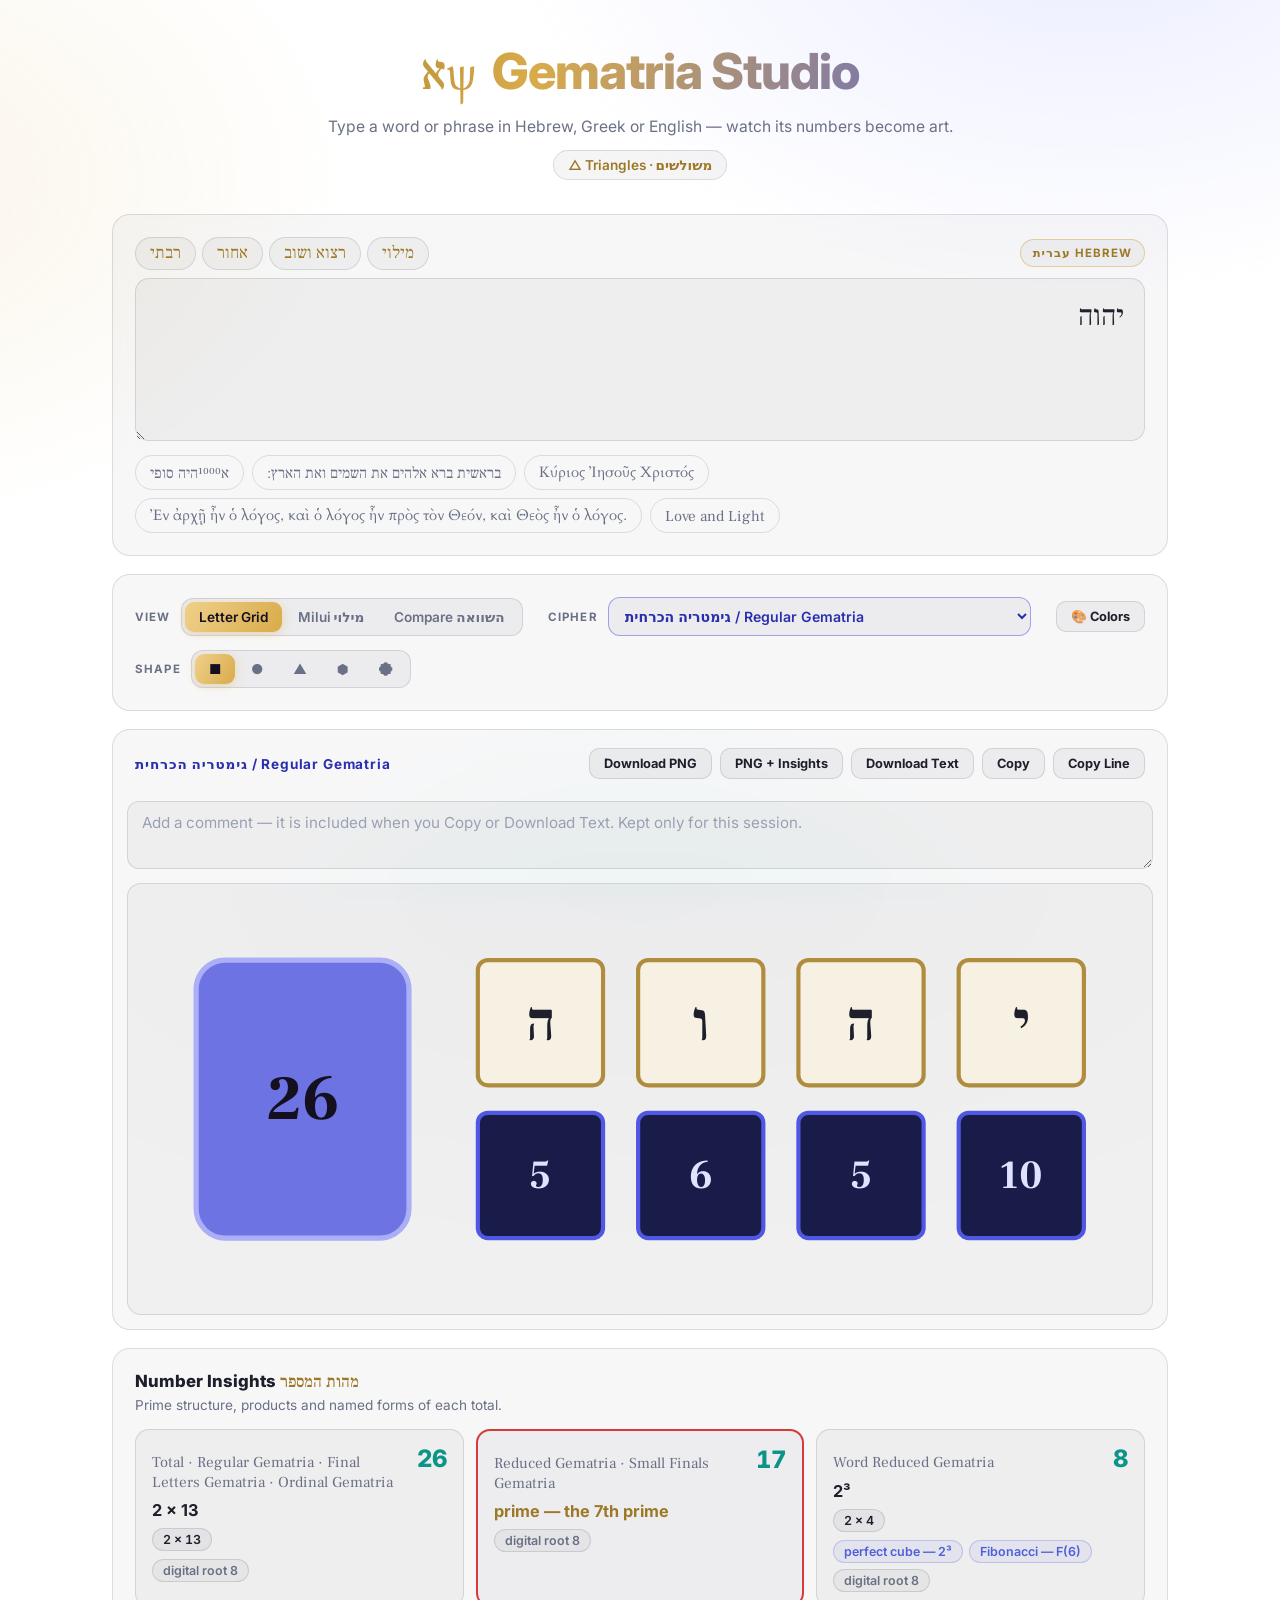
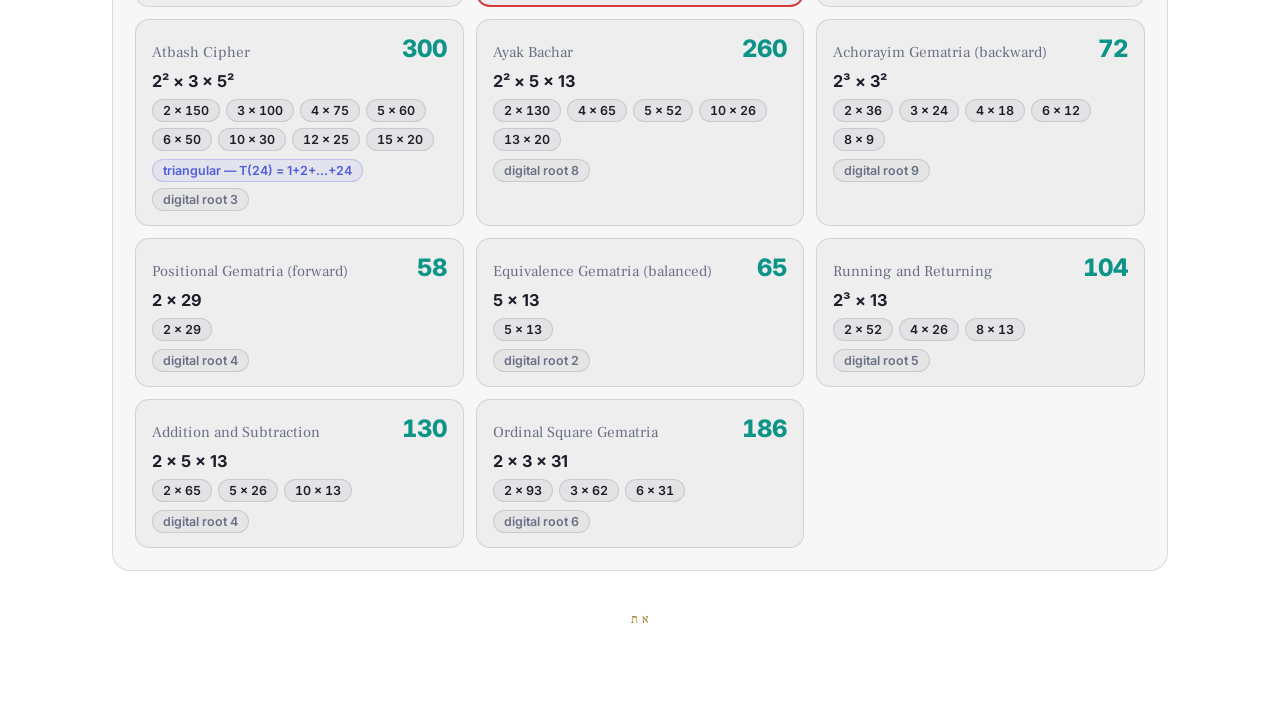
==== index.html @ cbe22a22 "gematria studio Co-Authored-By: Claude Opus 5.5 <noreply@anthropic.com>" ====
<!DOCTYPE html>
<html lang="en">
<head>
  <meta charset="UTF-8" />
  <meta name="viewport" content="width=device-width, initial-scale=1.0" />
  <meta name="robots" content="noindex, nofollow" />
  <title>Gematria Studio — interactive letter · number art</title>
  <link rel="stylesheet" href="styles.css" />
</head>
<body>
  <div class="aurora"></div>

  <div class="wrap">
    <header>
      <h1 class="brand"><span class="glyphs">אψ</span>Gematria Studio</h1>
      <p class="tagline">Type a word or phrase in Hebrew, Greek or English — watch its numbers become art.</p>
      <nav class="site-nav"><a href="triangles.html">△ Triangles · משולשים</a></nav>
    </header>

    <!-- input -->
    <section class="card">
      <div class="input-row">
        <div class="phrase-box">
          <div class="phrase-head">
            <div class="phrase-keys">
              <button class="insert-rabati" type="button"
                      title="Insert rabati mark — the letter before it counts ×1000 (א¹⁰⁰⁰ = 1000, ב¹⁰⁰⁰ = 2000)">רבתי</button>
              <button class="insert-achor" type="button"
                      title="Write the selected word as its prefixes — mispar haachor (יהוה → י יה יהו יהוה); click again to collapse it back">אחור</button>
              <button class="insert-ratzo" type="button"
                      title="Write the selected word out and back — ratzo vashov (יהוה → י יה יהו יהוה הוה וה ה), the full word once at the turn; click again to collapse it back">רצוא ושוב</button>
              <button class="insert-milui" type="button"
                      title="Write the selected word as its letter names under the chosen milui scheme (הודו → הא ויו דלת ויו); click again to fold it back">מילוי</button>
            </div>
            <span id="script-badge" class="script-badge">—</span>
          </div>
          <textarea id="phrase" rows="3" autocomplete="off" spellcheck="false" dir="auto"
                    placeholder="e.g. יהוה · Ἰησοῦς Χριστός · hello world"></textarea>
        </div>
        <div class="phrase-box" id="phrase-b-box" hidden>
          <div class="phrase-head">
            <div class="phrase-keys">
              <button class="insert-rabati" type="button"
                      title="Insert rabati mark — the letter before it counts ×1000 (א¹⁰⁰⁰ = 1000, ב¹⁰⁰⁰ = 2000)">רבתי</button>
              <button class="insert-achor" type="button"
                      title="Write the selected word as its prefixes — mispar haachor (יהוה → י יה יהו יהוה); click again to collapse it back">אחור</button>
              <button class="insert-ratzo" type="button"
                      title="Write the selected word out and back — ratzo vashov (יהוה → י יה יהו יהוה הוה וה ה), the full word once at the turn; click again to collapse it back">רצוא ושוב</button>
              <button class="insert-milui" type="button"
                      title="Write the selected word as its letter names under the chosen milui scheme (הודו → הא ויו דלת ויו); click again to fold it back">מילוי</button>
            </div>
            <span id="script-badge-b" class="script-badge">—</span>
          </div>
          <textarea id="phrase-b" rows="3" autocomplete="off" spellcheck="false" dir="auto"
                    placeholder="Compare with a second phrase…"></textarea>
        </div>
      </div>
      <div class="chips" id="chips">
        <button class="chip" data-text="א¹⁰⁰⁰היה סופי">א¹⁰⁰⁰היה סופי</button>
        <button class="chip" data-text="בראשית ברא אלהים את השמים ואת הארץ׃">בראשית ברא אלהים את השמים ואת הארץ׃</button>        
        <button class="chip" data-text="Κύριος Ἰησοῦς Χριστός">Κύριος Ἰησοῦς Χριστός</button>
        <button class="chip" data-text="Ἐν ἀρχῇ ἦν ὁ λόγος, καὶ ὁ λόγος ἦν πρὸς τὸν Θεόν, καὶ Θεὸς ἦν ὁ λόγος.">Ἐν ἀρχῇ ἦν ὁ λόγος, καὶ ὁ λόγος ἦν πρὸς τὸν Θεόν, καὶ Θεὸς ἦν ὁ λόγος.</button>
        <button class="chip" data-text="Love and Light">Love and Light</button>
      </div>
    </section>

    <!-- controls -->
    <section class="card">
      <div class="controls">
        <div class="control-group">
          <span class="control-label">View</span>
          <div class="seg" id="view-seg">
            <button data-view="values" class="active">Letter Grid</button>
            <button data-view="milui" id="milui-tab" disabled title="Hebrew only">Milui מילוי</button>
            <button data-view="compare">Compare השוואה</button>
          </div>
        </div>
        <div class="control-group" id="cipher-group">
          <span class="control-label">Cipher</span>
          <select id="cipher-select"></select>
        </div>
        <div class="control-group" id="depth-group" style="display:none">
          <span class="control-label">Depth</span>
          <div class="seg" id="depth-seg">
            <button data-depth="1" class="active">מילוי Milui</button>
            <button data-depth="2">מילוי דמילוי Milui²</button>
          </div>
        </div>
        <div class="control-group">
          <button class="btn" id="cipher-colors-btn"
                  title="Customize the color of each cipher">🎨 Colors</button>
        </div>
        <div class="control-group" id="shape-group">
          <span class="control-label">Shape</span>
          <div class="seg" id="shape-seg">
            <button data-shape="square" class="active">■</button>
            <button data-shape="circle">●</button>
            <button data-shape="triangle">▲</button>
            <button data-shape="hexagon">⬢</button>
            <button data-shape="octagon">⯄</button>
          </div>
        </div>
      </div>
      <div class="schemes" id="schemes"></div>
    </section>

    <!-- cipher color config -->
    <section class="card config-card" id="colors-card" hidden>
      <div class="config-head">
        <h2>Cipher Colors <span class="heb">צבעי הצפנים</span></h2>
        <p>Pick a color for each cipher — the artwork, totals and labels derive
           their shades from it as you choose. Saved on this device.</p>
      </div>
      <div class="colors-grid" id="colors-grid"></div>
      <div class="config-actions">
        <button class="btn" id="colors-reset">Reset all to defaults</button>
        <span class="cfg-msg" id="colors-msg"></span>
      </div>
    </section>

    <!-- custom milui config -->
    <section class="card config-card" id="config-card" hidden>
      <div class="config-head">
        <h2>Custom Milui <span class="heb">מילוי אישי</span></h2>
        <p>Spell out each letter's name in Hebrew. Values update as you type;
           each spelling must start with its own letter. Saved on this device.</p>
      </div>
      <div class="milui-grid" id="milui-grid"></div>
      <div class="config-actions">
        <button class="btn btn-primary" id="cfg-save">Save &amp; apply</button>
        <button class="btn" id="cfg-reset">Reset to my defaults</button>
        <span class="cfg-msg" id="cfg-msg"></span>
      </div>
    </section>

    <!-- stage -->
    <section class="card stage-card">
      <div class="stage-toolbar">
        <span id="art-title"></span>
        <span id="art-source" class="art-source" hidden></span>
        <div class="toolbar-actions">
          <button class="btn" id="dl-png">Download PNG</button>
          <button class="btn" id="dl-png-all">PNG + Insights</button>
          <button class="btn" id="dl-txt">Download Text</button>
          <button class="btn" id="copy-txt">Copy</button>
          <button class="btn" id="copy-line">Copy Line</button>
        </div>
      </div>
      <div class="comment-box">
        <textarea id="comment" rows="2" dir="auto" autocomplete="off" spellcheck="false"
                  placeholder="Add a comment — it is included when you Copy or Download Text. Kept only for this session."></textarea>
      </div>
      <div class="stage" id="stage">
        <div class="empty-state" id="empty-state">
          <div class="big-glyphs">א · ω · A</div>
          <p style="margin-top:14px">Every letter carries a number.<br/>Start typing to reveal the pattern.</p>
        </div>
      </div>
    </section>

    <!-- atbash mapping -->
    <section class="card facts-card" id="atbash-card" hidden>
      <div class="facts-head">
        <h2>Atbash Mapping <span class="heb">אתב״ש</span></h2>
        <p>Each letter is swapped with its mirror in the alphabet (א↔ת, ב↔ש …) and takes the mirror's value.</p>
      </div>
      <div class="atbash" id="atbash"></div>
    </section>

    <!-- Abulafia's triad: שווי · מגרעת · תוספת -->
    <section class="card facts-card" id="shemet-card" hidden>
      <div class="facts-head">
        <h2>Abulafia's Triad <span class="heb">שווי · מגרעת · תוספת</span></h2>
        <p>In אוצר עדן הגנוז Abulafia writes that letters and numbers work
          <span class="heb">על דרך שווי ומגרעת ותוספת</span> — balanced like 1 · 2 · 3,
          with 2 as the equalizing middle. Subtraction weighs each letter by its
          position (forward), addition by its distance from the end (backward),
          and equivalence is their mean: subtraction + addition = 2 × equivalence, the
          ladder of תוספת ומגרעת.</p>
      </div>
      <div class="shemet" id="shemet"></div>
    </section>

    <!-- number insights -->
    <section class="card facts-card" id="facts-card" hidden>
      <div class="facts-head">
        <h2>Number Insights <span class="heb">מהות המספר</span></h2>
        <p>Prime structure, products and named forms of each total.</p>
      </div>
      <div class="facts" id="facts"></div>
    </section>

    <footer>
      <span class="g">א</span>
      <span class="g">ת</span>
    </footer>
  </div>

  <div id="tooltip"></div>

  <!-- domain modules, in dependency order; gematria.js assembles the facade -->
  <script src="src/core.js"></script>
  <script src="src/alphabet-hebrew.js"></script>
  <script src="src/alphabet-greek.js"></script>
  <script src="src/alphabet-english.js"></script>
  <script src="src/ciphers.js"></script>
  <script src="src/insights.js"></script>
  <script src="src/milui-options.js"></script>
  <script src="src/milui-schemes.js"></script>
  <script src="src/milui-calc.js"></script>
  <script src="gematria.js"></script>
  <script src="app.js"></script>
</body>
</html>
---- styles.css ----
/* ==========================================================================
   Gematria Studio — styles
   ========================================================================== */
@import url('https://fonts.googleapis.com/css2?family=Inter:wght@400;500;600;700;800&family=Frank+Ruhl+Libre:wght@400;500;700&family=Cardo:ital,wght@0,400;0,700;1,400&display=swap');

:root {
  --bg: #ffffff;
  --panel: rgba(20, 16, 42, 0.03);
  --panel-strong: rgba(20, 16, 42, 0.06);
  --line: rgba(20, 16, 42, 0.12);
  --text: #1d1f2b;
  --muted: #6a7086;
  --gold: #d9ab4a;
  --gold-soft: #efd08a;
  --gold-deep: #9c7827;
  --teal: #0d9488;
  --indigo: #4f5ed9;
  --prime: #d63b3b;
  --serif: 'Frank Ruhl Libre', 'Cardo', 'Times New Roman', serif;
  --sans: 'Inter', system-ui, -apple-system, 'Segoe UI', sans-serif;
  --radius: 18px;
}

* { box-sizing: border-box; margin: 0; padding: 0; }

html { color-scheme: light; }

body {
  font-family: var(--sans);
  background: var(--bg);
  color: var(--text);
  min-height: 100vh;
  overflow-x: hidden;
}

/* ambient background glow */
.aurora {
  position: fixed;
  inset: 0;
  z-index: -1;
  background:
    radial-gradient(60rem 40rem at 85% -10%, rgba(109, 124, 255, 0.14), transparent 60%),
    radial-gradient(50rem 36rem at -10% 20%, rgba(217, 171, 74, 0.12), transparent 60%),
    radial-gradient(46rem 40rem at 50% 120%, rgba(45, 212, 191, 0.08), transparent 60%);
  animation: drift 26s ease-in-out infinite alternate;
}
@keyframes drift {
  from { transform: translate3d(0, 0, 0) scale(1); }
  to   { transform: translate3d(-2%, 2%, 0) scale(1.06); }
}

.wrap {
  max-width: 1100px;
  margin: 0 auto;
  padding: 40px 22px 80px;
}

/* ---- header -------------------------------------------------------------- */
header { text-align: center; margin-bottom: 34px; }

.brand {
  font-size: clamp(2rem, 5vw, 3.1rem);
  font-weight: 800;
  letter-spacing: -0.02em;
  background: linear-gradient(100deg, var(--gold-deep) 10%, var(--gold) 40%, var(--indigo) 90%);
  -webkit-background-clip: text;
  background-clip: text;
  color: transparent;
}
.brand .glyphs {
  font-family: var(--serif);
  font-weight: 500;
  margin-right: 0.35em;
}
.tagline { color: var(--muted); margin-top: 10px; font-size: 0.98rem; }
.brand-link { color: inherit; text-decoration: none; }

/* ---- site navigation between the studio and its pages ------------------- */
.site-nav { display: flex; justify-content: center; flex-wrap: wrap; gap: 8px; margin-top: 14px; }
.site-nav a, .site-nav-here {
  font-size: 0.85rem;
  font-weight: 600;
  color: var(--gold-deep);
  text-decoration: none;
  background: rgba(20, 16, 42, 0.04);
  border: 1px solid var(--line);
  border-radius: 999px;
  padding: 6px 14px;
  transition: all 0.2s;
}
.site-nav a:hover { border-color: rgba(217, 171, 74, 0.5); transform: translateY(-1px); }
.site-nav-here { color: var(--muted); }
.tri-controls { margin-top: 16px; }
.tri-hint { color: var(--muted); font-size: 0.85rem; flex: 1 1 auto; min-width: 0; }
/* value pills carry long cipher names: let the name wrap so two fit a phone row */
#values .scheme-pill { flex: 1 1 140px; max-width: 100%; }
#values .s-name { white-space: normal; text-align: center; line-height: 1.2; }
.tri-values-head { margin-top: 18px; }
.seg button .heb { font-family: var(--serif); font-weight: 500; opacity: 0.8; margin-left: 4px; }

/* ---- cards --------------------------------------------------------------- */
.card {
  background: var(--panel);
  border: 1px solid var(--line);
  border-radius: var(--radius);
  backdrop-filter: blur(14px);
  -webkit-backdrop-filter: blur(14px);
  padding: 22px;
  margin-bottom: 18px;
}

/* ---- input --------------------------------------------------------------- */
.input-row { display: flex; gap: 12px; align-items: stretch; flex-wrap: wrap; }

.phrase-box { flex: 1 1 280px; }

/* badge + insert key row above the textarea */
.phrase-head {
  display: flex;
  align-items: center;
  justify-content: space-between;
  gap: 8px;
  margin-bottom: 8px;
}

.phrase-box textarea {
  display: block;
  width: 100%;
  min-height: 130px;
  resize: vertical;
  line-height: 1.5;
  font-family: var(--serif);
  font-size: clamp(1.3rem, 3vw, 1.8rem);
  padding: 16px 20px;
  color: var(--text);
  background: rgba(20, 16, 42, 0.04);
  border: 1px solid var(--line);
  border-radius: 14px;
  outline: none;
  transition: border-color 0.25s, box-shadow 0.25s;
}
.phrase-box textarea:focus {
  border-color: rgba(217, 171, 74, 0.55);
  box-shadow: 0 0 0 4px rgba(217, 171, 74, 0.12);
}
.phrase-box textarea::placeholder { color: #9aa0b4; font-family: var(--sans); font-size: 1.05rem; }

/* session-only comment box in the stage card */
.comment-box { margin-bottom: 14px; }
.comment-box textarea {
  display: block;
  width: 100%;
  min-height: 52px;
  resize: vertical;
  line-height: 1.5;
  font-family: var(--sans);
  font-size: 0.95rem;
  padding: 10px 14px;
  color: var(--text);
  background: rgba(20, 16, 42, 0.04);
  border: 1px solid var(--line);
  border-radius: 12px;
  outline: none;
  transition: border-color 0.25s, box-shadow 0.25s;
}
.comment-box textarea:focus {
  border-color: rgba(217, 171, 74, 0.55);
  box-shadow: 0 0 0 4px rgba(217, 171, 74, 0.12);
}
.comment-box textarea::placeholder { color: #9aa0b4; }

.script-badge {
  font-size: 0.72rem;
  font-weight: 700;
  letter-spacing: 0.09em;
  text-transform: uppercase;
  padding: 6px 12px;
  border-radius: 999px;
  border: 1px solid var(--line);
  color: var(--muted);
  background: rgba(20, 16, 42, 0.04);
  transition: all 0.3s;
  pointer-events: none;
}
.script-badge.he { color: var(--gold-deep); border-color: rgba(217, 171, 74, 0.5); }
.script-badge.el { color: var(--indigo); border-color: rgba(79, 94, 217, 0.5); }
.script-badge.en { color: var(--teal); border-color: rgba(13, 148, 136, 0.5); }

/* rabati (×1000) and word-run keys (achor, ratzo vashov, milui), in the
   row above the textarea; the keys wrap under the badge on a phone rather
   than squeezing a label onto two lines */
.phrase-keys { display: flex; flex-wrap: wrap; align-items: center; gap: 6px; }
.insert-rabati,
.insert-achor,
.insert-ratzo,
.insert-milui {
  white-space: nowrap;
  font-family: var(--serif);
  font-size: 1.05rem;
  line-height: 1;
  color: var(--gold-deep);
  background: rgba(20, 16, 42, 0.04);
  border: 1px solid var(--line);
  border-radius: 999px;
  padding: 7px 14px;
  cursor: pointer;
  transition: all 0.2s;
}
.insert-rabati:hover,
.insert-achor:hover,
.insert-ratzo:hover,
.insert-milui:hover {
  border-color: rgba(217, 171, 74, 0.5);
  box-shadow: 0 0 0 4px rgba(217, 171, 74, 0.12);
  transform: translateY(-1px);
}

.chips { display: flex; flex-wrap: wrap; gap: 8px; margin-top: 14px; }
.chip {
  font-family: var(--serif);
  font-size: 0.95rem;
  color: var(--muted);
  background: transparent;
  border: 1px solid var(--line);
  border-radius: 999px;
  padding: 6px 14px;
  cursor: pointer;
  transition: all 0.2s;
}
.chip:hover { color: var(--gold-deep); border-color: rgba(217, 171, 74, 0.5); transform: translateY(-1px); }

/* ---- controls ------------------------------------------------------------ */
.controls {
  display: flex;
  flex-wrap: wrap;
  gap: 14px;
  align-items: center;
  justify-content: space-between;
}
.control-group { display: flex; align-items: center; gap: 10px; flex-wrap: wrap; min-width: 0; }
.control-label {
  font-size: 0.72rem;
  font-weight: 700;
  letter-spacing: 0.1em;
  text-transform: uppercase;
  color: var(--muted);
}

.seg {
  display: inline-flex;
  background: rgba(20, 16, 42, 0.05);
  border: 1px solid var(--line);
  border-radius: 12px;
  padding: 3px;
  gap: 2px;
  max-width: 100%;
}
.seg button {
  font-family: var(--sans);
  font-size: 0.85rem;
  font-weight: 600;
  color: var(--muted);
  background: transparent;
  border: 0;
  border-radius: 9px;
  padding: 7px 14px;
  cursor: pointer;
  transition: all 0.2s;
  white-space: nowrap;
}
.seg button:hover:not(:disabled) { color: var(--text); }
.seg button.active {
  color: #14101f;
  background: linear-gradient(120deg, var(--gold-soft), var(--gold));
  box-shadow: 0 2px 10px rgba(217, 171, 74, 0.35);
}
.seg button:disabled { opacity: 0.35; cursor: not-allowed; }

select {
  font-family: var(--sans);
  font-size: 0.88rem;
  font-weight: 600;
  color: var(--text);
  background: rgba(20, 16, 42, 0.05);
  border: 1px solid var(--line);
  border-radius: 12px;
  padding: 9px 12px;
  cursor: pointer;
  outline: none;
  max-width: 100%;
  min-width: 0;
}
select:focus { border-color: rgba(217, 171, 74, 0.55); }

/* milui scheme pills */
.schemes { display: none; flex-wrap: wrap; gap: 8px; margin-top: 16px; }
.schemes.visible { display: flex; }
.scheme-pill {
  display: flex;
  flex-direction: column;
  align-items: center;
  gap: 2px;
  min-width: 86px;
  padding: 8px 14px;
  background: rgba(20, 16, 42, 0.04);
  border: 1px solid var(--line);
  border-radius: 12px;
  cursor: pointer;
  transition: all 0.2s;
  color: var(--text);
  font-family: var(--sans);
}
.scheme-pill:hover { border-color: rgba(217, 171, 74, 0.45); transform: translateY(-1px); }
.scheme-pill.active {
  border-color: var(--gold);
  background: rgba(217, 171, 74, 0.12);
  box-shadow: 0 0 0 3px rgba(217, 171, 74, 0.1);
}
/* a prime total gets the same red border as the milui boxes and insight cards */
.scheme-pill.prime { border-color: var(--prime); box-shadow: inset 0 0 0 1px var(--prime); }
.scheme-pill.active.prime {
  box-shadow: inset 0 0 0 1px var(--prime), 0 0 0 3px rgba(217, 171, 74, 0.1);
}
.scheme-pill .s-name { font-size: 0.8rem; font-weight: 700; }
.scheme-pill .s-heb { font-family: var(--serif); font-size: 0.85rem; color: var(--gold-deep); }
.scheme-pill .s-total { font-size: 0.95rem; font-weight: 800; color: var(--teal); font-variant-numeric: tabular-nums; }

.edit-pill { justify-content: center; }
.edit-pill .s-name { color: var(--muted); }
.edit-pill:hover .s-name { color: var(--gold-deep); }

/* ---- cipher color config panel --------------------------------------------- */
.colors-grid {
  display: grid;
  grid-template-columns: repeat(auto-fill, minmax(280px, 1fr));
  gap: 10px;
  margin-top: 16px;
}
.colors-script {
  grid-column: 1 / -1;
  font-size: 0.72rem;
  font-weight: 700;
  letter-spacing: 0.1em;
  text-transform: uppercase;
  color: var(--muted);
  margin-top: 8px;
}
.colors-script:first-child { margin-top: 0; }
.color-row {
  display: flex;
  align-items: center;
  gap: 10px;
  padding: 8px 12px;
  background: rgba(20, 16, 42, 0.04);
  border: 1px solid var(--line);
  border-radius: 12px;
}
.color-row input[type='color'] {
  flex: 0 0 34px;
  width: 34px;
  height: 26px;
  padding: 0;
  border: 1px solid var(--line);
  border-radius: 8px;
  background: none;
  cursor: pointer;
}
.color-row input[type='color']::-webkit-color-swatch-wrapper { padding: 2px; }
.color-row input[type='color']::-webkit-color-swatch { border: none; border-radius: 5px; }
.color-row .c-label {
  flex: 1;
  min-width: 0;
  font-size: 0.8rem;
  font-weight: 600;
  overflow-wrap: anywhere;
}
.color-row .c-reset {
  font-size: 0.95rem;
  line-height: 1;
  color: var(--muted);
  background: transparent;
  border: 1px solid var(--line);
  border-radius: 999px;
  padding: 4px 8px;
  cursor: pointer;
  transition: all 0.2s;
}
.color-row .c-reset:hover { color: var(--gold-deep); border-color: rgba(217, 171, 74, 0.5); }

/* ---- custom milui config panel -------------------------------------------- */
.config-head h2 { font-size: 1.05rem; font-weight: 800; }
.config-head h2 .heb { font-family: var(--serif); font-weight: 500; color: var(--gold-deep); }
.config-head p { color: var(--muted); font-size: 0.85rem; margin-top: 6px; }

.milui-grid {
  display: grid;
  grid-template-columns: repeat(auto-fill, minmax(230px, 1fr));
  gap: 10px;
  margin-top: 16px;
}
.milui-row {
  display: flex;
  align-items: center;
  gap: 10px;
  padding: 8px 12px;
  background: rgba(20, 16, 42, 0.04);
  border: 1px solid var(--line);
  border-radius: 12px;
  transition: border-color 0.2s;
}
.milui-row:focus-within { border-color: rgba(217, 171, 74, 0.55); }
.milui-row .m-letter {
  font-family: var(--serif);
  font-size: 1.45rem;
  color: var(--gold-deep);
  width: 1.2em;
  text-align: center;
}
.milui-row .m-name {
  font-size: 0.68rem;
  font-weight: 600;
  letter-spacing: 0.04em;
  text-transform: uppercase;
  color: var(--muted);
  width: 52px;
}
.milui-row input {
  flex: 1;
  min-width: 0;
  font-family: var(--serif);
  font-size: 1.1rem;
  color: var(--text);
  background: transparent;
  border: 0;
  border-bottom: 1px solid var(--line);
  padding: 3px 2px;
  outline: none;
  text-align: right;
}
.milui-row input:focus { border-bottom-color: var(--gold); }
.milui-row .m-value {
  min-width: 3.5ch;
  text-align: right;
  font-weight: 800;
  color: var(--teal);
  font-variant-numeric: tabular-nums;
}
.milui-row.invalid { border-color: rgba(214, 69, 69, 0.6); }
.milui-row.invalid .m-value { color: #d64545; }

.config-actions { display: flex; align-items: center; gap: 10px; margin-top: 16px; }
.btn-primary {
  color: #14101f;
  background: linear-gradient(120deg, var(--gold-soft), var(--gold));
  border-color: transparent;
}
.btn-primary:hover { color: #14101f; border-color: var(--gold-deep); }
.cfg-msg { font-size: 0.82rem; color: var(--teal); font-weight: 600; }
.cfg-msg.error { color: #d64545; }

/* ---- stage --------------------------------------------------------------- */
.stage-card { padding: 14px; }
.stage-toolbar {
  display: flex;
  flex-wrap: wrap;
  justify-content: space-between;
  align-items: center;
  gap: 10px;
  padding: 4px 8px 12px;
}
#art-title { font-size: 0.85rem; font-weight: 700; letter-spacing: 0.06em; color: var(--muted); }
/* the cipher's source text: quote, then citation — a full-width line under the title */
.art-source {
  flex-basis: 100%;
  order: 1;
  font-family: var(--serif);
  font-size: 0.9rem;
  color: var(--muted);
  display: flex;
  flex-wrap: wrap;
  gap: 4px 12px;
  align-items: baseline;
}
.art-source .s-quote { color: var(--gold-deep); }
.art-source .s-quote::before { content: '״'; }
.art-source .s-quote::after { content: '״'; }
.art-source .s-cite { font-size: 0.8rem; }
.toolbar-actions { display: flex; flex-wrap: wrap; gap: 8px; }
.btn {
  font-family: var(--sans);
  font-size: 0.8rem;
  font-weight: 700;
  color: var(--text);
  background: rgba(20, 16, 42, 0.05);
  border: 1px solid var(--line);
  border-radius: 10px;
  padding: 7px 14px;
  cursor: pointer;
  transition: all 0.2s;
}
.btn:hover { border-color: rgba(217, 171, 74, 0.5); color: var(--gold-deep); }

.stage {
  position: relative;
  min-height: 300px;
  background:
    radial-gradient(80% 90% at 50% 0%, rgba(20, 16, 42, 0.02), transparent),
    rgba(20, 16, 42, 0.03);
  border: 1px solid var(--line);
  border-radius: 14px;
  padding: 26px 18px;
  display: flex;
  align-items: center;
  justify-content: center;
  overflow: hidden;
}
.stage svg {
  display: block;
  margin: 0 auto;
  width: auto;
  height: auto;
  max-width: 100%;
  max-height: 75vh;
}

/* compare view: one card per cipher so each section scales up on its own */
.compare-cards {
  width: 100%;
  display: flex;
  flex-direction: column;
  gap: 18px;
}
.compare-card {
  background: rgba(255, 255, 255, 0.5);
  border: 1px solid var(--line);
  border-radius: 16px;
  padding: 14px 18px 20px;
}
.compare-card.equal { border-color: rgba(52, 211, 153, 0.55); }
.compare-card-title {
  font-family: var(--serif);
  font-size: 1.2rem;
  font-weight: 700;
  color: var(--text);
  text-align: center;
  margin-bottom: 12px;
}
.compare-card svg { max-height: 56vh; }

.empty-state {
  text-align: center;
  color: var(--muted);
  padding: 50px 0;
}
.empty-state .big-glyphs {
  font-family: var(--serif);
  font-size: 3rem;
  background: linear-gradient(120deg, var(--gold), var(--indigo));
  -webkit-background-clip: text;
  background-clip: text;
  color: transparent;
  animation: pulse 3.2s ease-in-out infinite;
}
@keyframes pulse { 0%, 100% { opacity: 0.55; } 50% { opacity: 1; } }

/* svg cell interactivity + entrance */
.cell {
  cursor: pointer;
  transform-box: fill-box;
  transform-origin: center;
  /* fill-mode backwards (not both): a forwards fill would pin the final
     keyframe transform and swallow the :hover scale */
  animation: rise 0.55s cubic-bezier(0.2, 0.7, 0.2, 1) backwards;
  animation-delay: var(--d, 0ms);
  transition: transform 0.18s ease;
}
.cell:hover { transform: scale(1.09); }
@keyframes rise {
  from { opacity: 0; transform: translateY(14px) scale(0.9); }
  to   { opacity: 1; transform: translateY(0) scale(1); }
}
.sum-box {
  animation: rise 0.6s cubic-bezier(0.2, 0.7, 0.2, 1) backwards;
  animation-delay: var(--d, 0ms);
  transform-box: fill-box;
  transform-origin: center;
}

/* tooltip */
#tooltip {
  position: fixed;
  z-index: 50;
  pointer-events: none;
  background: rgba(255, 255, 255, 0.97);
  border: 1px solid rgba(217, 171, 74, 0.4);
  border-radius: 12px;
  padding: 10px 14px;
  font-size: 0.82rem;
  line-height: 1.5;
  color: var(--text);
  box-shadow: 0 10px 30px rgba(20, 16, 42, 0.16);
  opacity: 0;
  transform: translateY(4px);
  transition: opacity 0.15s, transform 0.15s;
  max-width: 260px;
}
#tooltip.show { opacity: 1; transform: translateY(0); }
#tooltip .t-letter { font-family: var(--serif); font-size: 1.25rem; color: var(--gold-deep); }
#tooltip .t-name { font-weight: 700; }
#tooltip .t-sub { color: var(--muted); }
#tooltip .t-milui { font-family: var(--serif); color: var(--indigo); }

/* ---- number insights + atbash mapping ------------------------------------- */
.facts-head h2 { font-size: 1.05rem; font-weight: 800; }
.facts-head h2 .heb { font-family: var(--serif); font-weight: 500; color: var(--gold-deep); }
.facts-head p { color: var(--muted); font-size: 0.85rem; margin-top: 4px; }

.facts {
  display: grid;
  grid-template-columns: repeat(auto-fill, minmax(290px, 1fr));
  gap: 12px;
  margin-top: 16px;
}
.fact-block {
  background: rgba(20, 16, 42, 0.04);
  border: 1px solid var(--line);
  border-radius: 14px;
  padding: 14px 16px;
  display: flex;
  flex-direction: column;
  gap: 8px;
}
.fact-head {
  display: flex;
  align-items: baseline;
  justify-content: space-between;
  gap: 10px;
}
.fact-label {
  font-family: var(--serif);
  font-size: 0.95rem;
  color: var(--muted);
  overflow-wrap: anywhere;
}
.fact-value {
  font-size: 1.5rem;
  font-weight: 800;
  color: var(--teal);
  font-variant-numeric: tabular-nums;
}
.fact-kind { font-size: 1.02rem; font-weight: 700; }
.fact-kind.prime { color: var(--gold-deep); }
.fact-block.prime { border: 2px solid var(--prime); }
.fact-pairs, .fact-tags { display: flex; flex-wrap: wrap; gap: 6px; }
.fact-chip {
  font-size: 0.78rem;
  font-weight: 600;
  color: var(--text);
  background: rgba(20, 16, 42, 0.05);
  border: 1px solid var(--line);
  border-radius: 999px;
  padding: 3px 10px;
  font-variant-numeric: tabular-nums;
  white-space: nowrap;
}
.fact-tag {
  font-size: 0.78rem;
  font-weight: 600;
  color: var(--indigo);
  background: rgba(79, 94, 217, 0.08);
  border: 1px solid rgba(79, 94, 217, 0.25);
  border-radius: 999px;
  padding: 3px 10px;
}
.fact-tag.dr {
  color: var(--muted);
  background: rgba(20, 16, 42, 0.04);
  border-color: var(--line);
}

.atbash { display: flex; flex-direction: column; gap: 12px; margin-top: 16px; }
.atbash-row {
  background: rgba(20, 16, 42, 0.04);
  border: 1px solid var(--line);
  border-radius: 14px;
  padding: 12px 16px;
  display: flex;
  flex-direction: column;
  gap: 8px;
}
.atbash-words {
  display: flex;
  align-items: center;
  gap: 12px;
  font-family: var(--serif);
  font-size: 1.35rem;
}
.atbash-words .a-src { color: var(--text); }
.atbash-words .a-arrow { color: var(--muted); font-family: var(--sans); font-size: 1rem; }
.atbash-words .a-dst { color: var(--gold-deep); font-weight: 700; }
.atbash-chips { display: flex; flex-wrap: wrap; gap: 6px; }
.atbash-chip { font-family: var(--serif); font-size: 0.9rem; }

.shemet { display: flex; flex-direction: column; gap: 12px; margin-top: 16px; }
.shemet-cells {
  display: grid;
  grid-template-columns: repeat(3, minmax(0, 1fr));
  gap: 12px;
}
.shemet-cell {
  background: rgba(20, 16, 42, 0.04);
  border: 1px solid var(--line);
  border-radius: 14px;
  padding: 12px 14px;
  display: flex;
  flex-direction: column;
  gap: 4px;
  cursor: pointer;
  text-align: center;
  font: inherit;
  color: inherit;
}
.shemet-cell:hover { border-color: var(--gold-deep); }
.shemet-cell .s-term { font-family: var(--serif); font-size: 1.35rem; font-weight: 700; color: var(--gold-deep); }
.shemet-cell .s-name { font-size: 0.78rem; color: var(--muted); }
.shemet-cell .s-value { font-size: 1.5rem; font-weight: 800; color: var(--teal); font-variant-numeric: tabular-nums; }
.shemet-cell .s-note { font-size: 0.8rem; font-weight: 600; color: var(--text); font-variant-numeric: tabular-nums; }
.shemet-cell.active .s-term { color: inherit; }
.shemet-balance {
  font-size: 0.95rem;
  font-weight: 600;
  color: var(--text);
  font-variant-numeric: tabular-nums;
  display: flex;
  flex-wrap: wrap;
  gap: 6px 14px;
}
.shemet-balance .heb { font-family: var(--serif); color: var(--gold-deep); }
.shemet-reading { font-size: 0.85rem; color: var(--muted); font-style: italic; font-variant-numeric: tabular-nums; }
.shemet-words { display: flex; flex-wrap: wrap; gap: 6px; }
.shemet-word { font-family: var(--serif); font-size: 0.9rem; }
@media (max-width: 480px) {
  .shemet-cells { grid-template-columns: 1fr; }
}

footer {
  margin-top: 40px;
  text-align: center;
  color: var(--muted);
  font-size: 0.78rem;
}
footer .g { font-family: var(--serif); color: var(--gold-deep); }

@media (max-width: 640px) {
  #values .scheme-pill { max-width: calc(50% - 4px); }
  .controls { flex-direction: column; align-items: stretch; }
  /* label on its own line, control fills the card width — nothing can
     spill past the card edge */
  .control-group { flex-direction: column; align-items: stretch; gap: 8px; }
  .control-group > .seg,
  .control-group > select { width: 100%; }
  .control-group > .btn { align-self: flex-start; }
  .seg { display: flex; flex-wrap: wrap; }
  .seg button { flex: 1 1 auto; white-space: normal; padding: 7px 10px; }
  .stage-toolbar { flex-direction: column; align-items: stretch; }
  .toolbar-actions .btn { flex: 1 1 auto; }
}
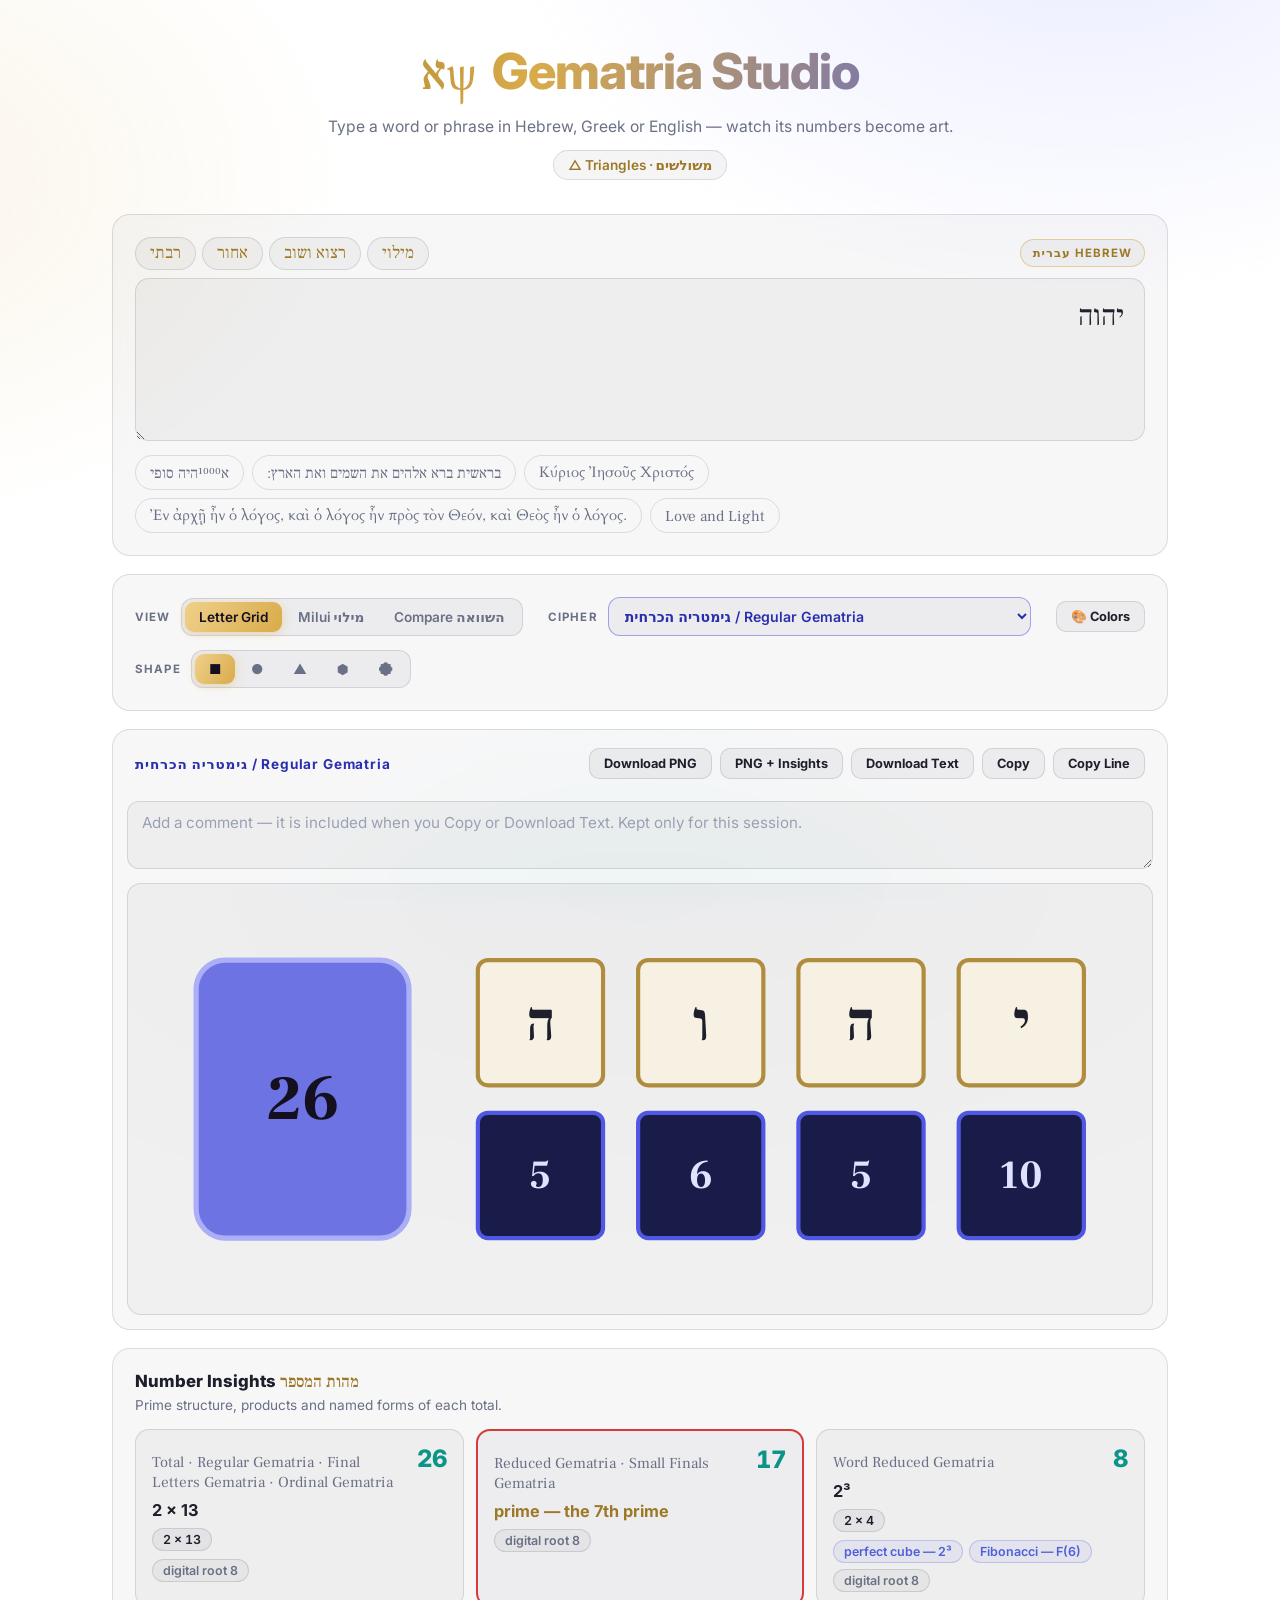
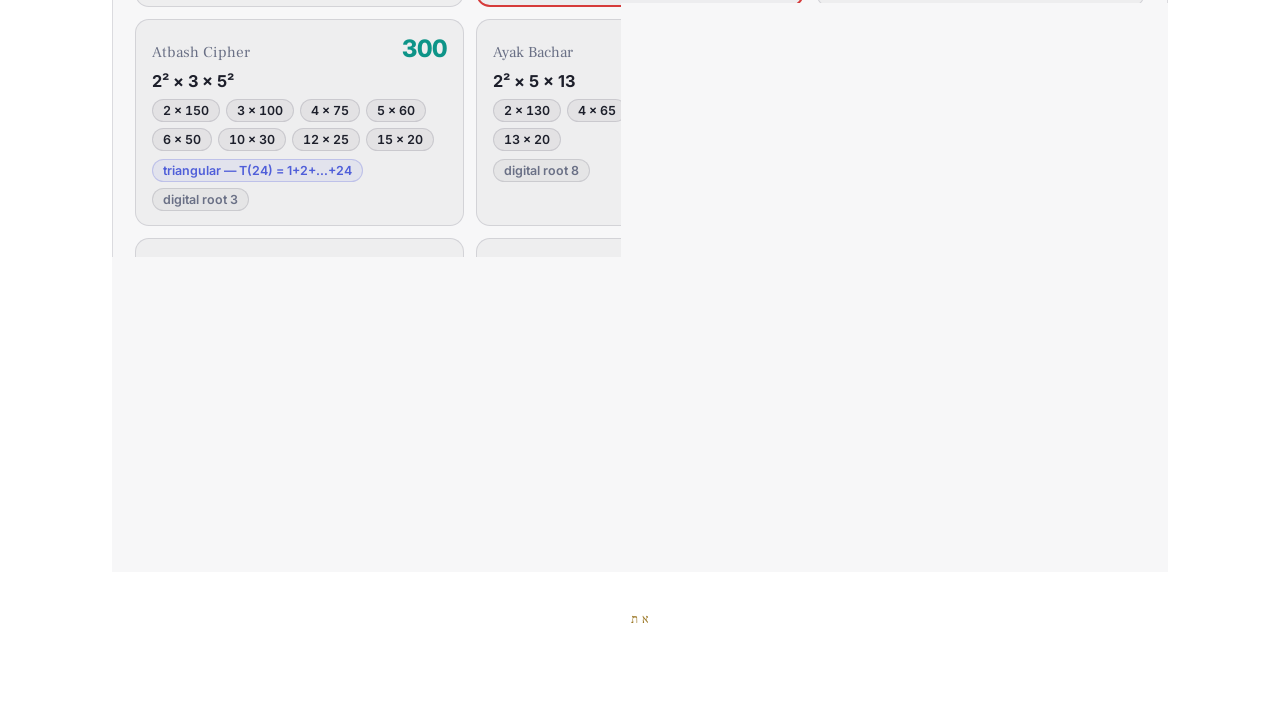
==== commit 82cb9518: "Make word keys re-apply on repeat press instead of collapsing The אחור, רצוא ושוב and מילוי keys use" ====
--- a/index.html
+++ b/index.html
@@ -26,11 +26,11 @@
               <button class="insert-rabati" type="button"
                       title="Insert rabati mark — the letter before it counts ×1000 (א¹⁰⁰⁰ = 1000, ב¹⁰⁰⁰ = 2000)">רבתי</button>
               <button class="insert-achor" type="button"
-                      title="Write the selected word as its prefixes — mispar haachor (יהוה → י יה יהו יהוה); click again to collapse it back">אחור</button>
+                      title="Write the selected word as its prefixes — mispar haachor (יהוה → י יה יהו יהוה); press again to write out each step in turn">אחור</button>
               <button class="insert-ratzo" type="button"
-                      title="Write the selected word out and back — ratzo vashov (יהוה → י יה יהו יהוה הוה וה ה), the full word once at the turn; click again to collapse it back">רצוא ושוב</button>
+                      title="Write the selected word out and back — ratzo vashov (יהוה → י יה יהו יהוה הוה וה ה), the full word once at the turn; press again to run each step out and back">רצוא ושוב</button>
               <button class="insert-milui" type="button"
-                      title="Write the selected word as its letter names under the chosen milui scheme (הודו → הא ויו דלת ויו); click again to fold it back">מילוי</button>
+                      title="Write the selected word as its letter names under the chosen milui scheme (הודו → הא ויו דלת ויו); press again to spell the names themselves — milui d'milui">מילוי</button>
             </div>
             <span id="script-badge" class="script-badge">—</span>
           </div>
@@ -43,11 +43,11 @@
               <button class="insert-rabati" type="button"
                       title="Insert rabati mark — the letter before it counts ×1000 (א¹⁰⁰⁰ = 1000, ב¹⁰⁰⁰ = 2000)">רבתי</button>
               <button class="insert-achor" type="button"
-                      title="Write the selected word as its prefixes — mispar haachor (יהוה → י יה יהו יהוה); click again to collapse it back">אחור</button>
+                      title="Write the selected word as its prefixes — mispar haachor (יהוה → י יה יהו יהוה); press again to write out each step in turn">אחור</button>
               <button class="insert-ratzo" type="button"
-                      title="Write the selected word out and back — ratzo vashov (יהוה → י יה יהו יהוה הוה וה ה), the full word once at the turn; click again to collapse it back">רצוא ושוב</button>
+                      title="Write the selected word out and back — ratzo vashov (יהוה → י יה יהו יהוה הוה וה ה), the full word once at the turn; press again to run each step out and back">רצוא ושוב</button>
               <button class="insert-milui" type="button"
-                      title="Write the selected word as its letter names under the chosen milui scheme (הודו → הא ויו דלת ויו); click again to fold it back">מילוי</button>
+                      title="Write the selected word as its letter names under the chosen milui scheme (הודו → הא ויו דלת ויו); press again to spell the names themselves — milui d'milui">מילוי</button>
             </div>
             <span id="script-badge-b" class="script-badge">—</span>
           </div>
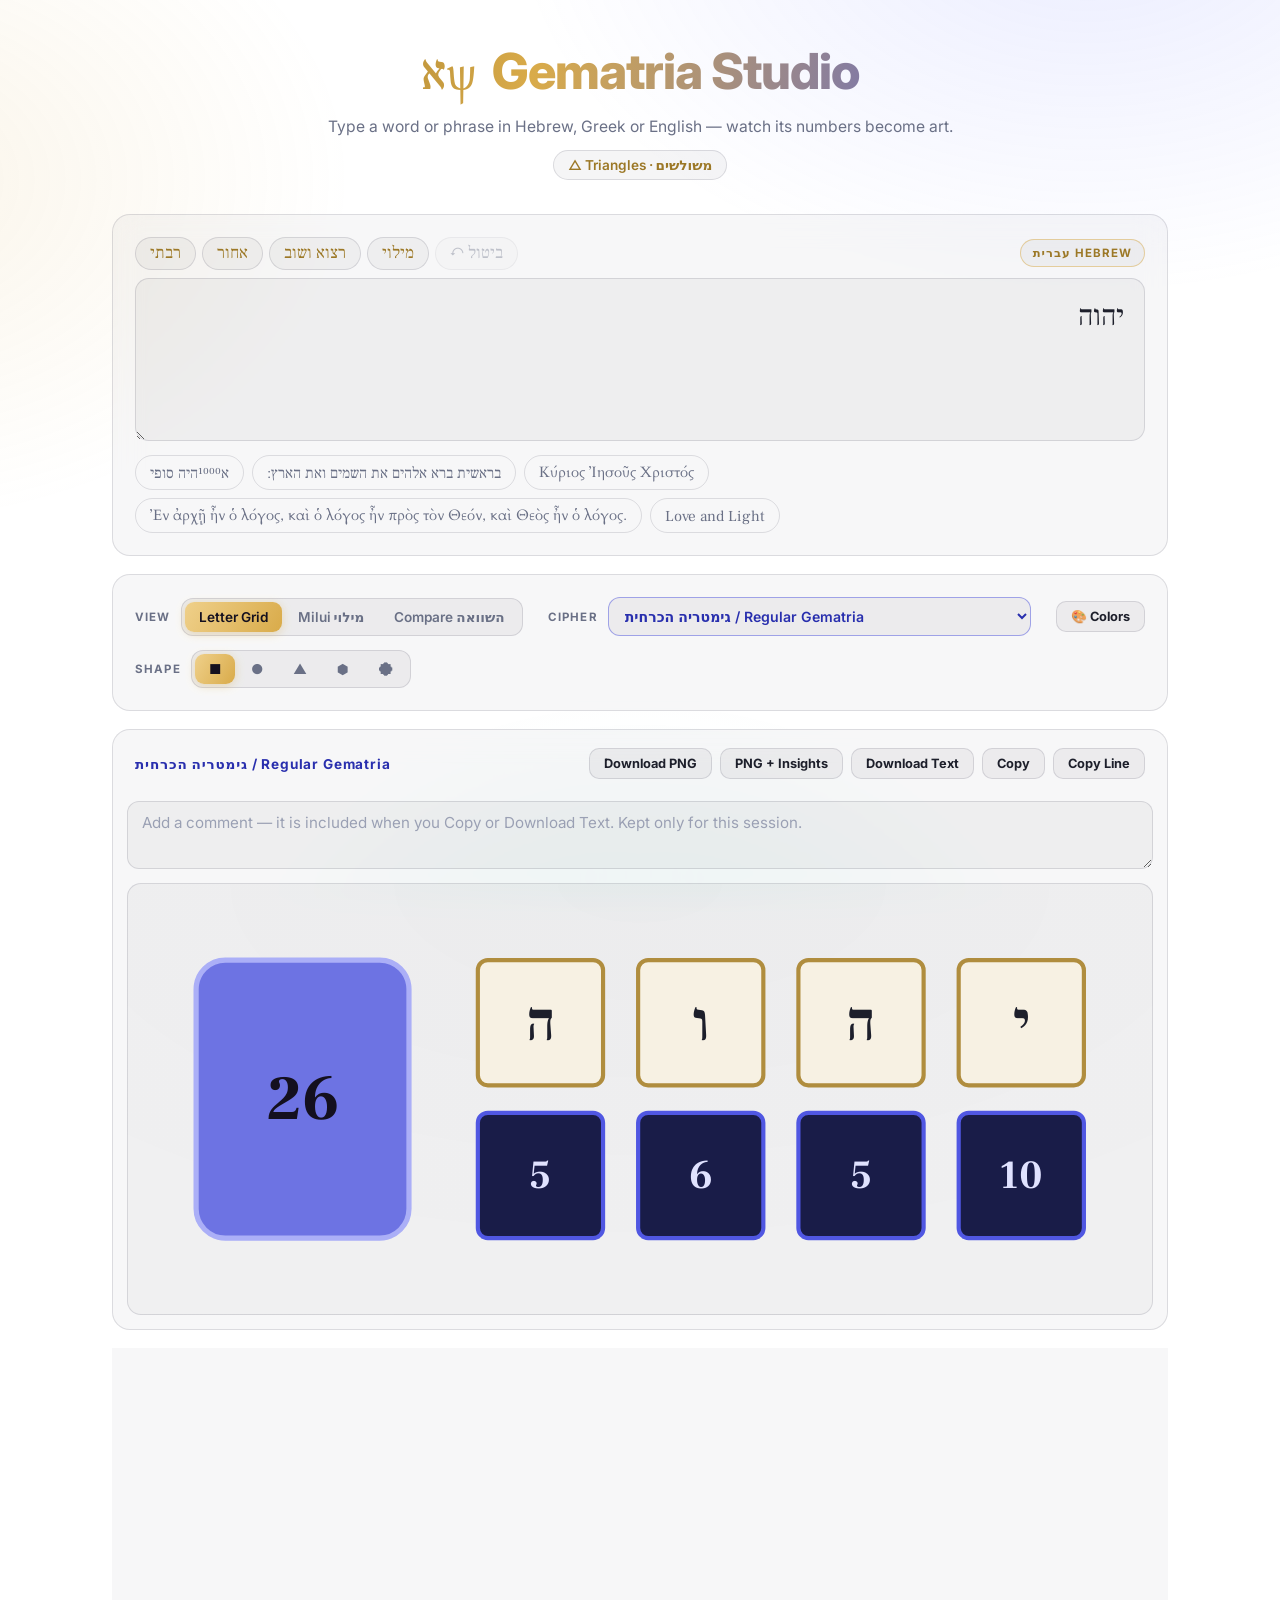
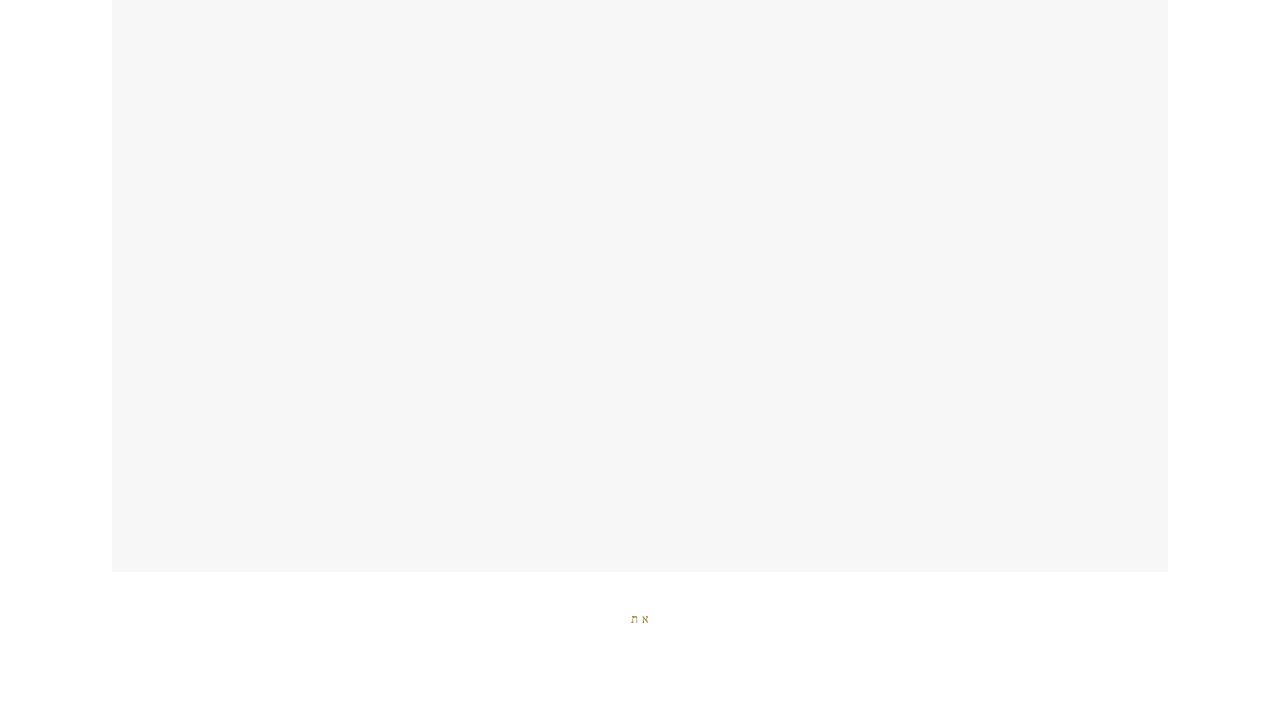
==== commit f90e2d21: "Add an undo key to each phrase box Every key press on a phrase box (rabati, achor, ratzo vashov, mil" ====
--- a/index.html
+++ b/index.html
@@ -31,6 +31,8 @@
                       title="Write the selected word out and back — ratzo vashov (יהוה → י יה יהו יהוה הוה וה ה), the full word once at the turn; press again to run each step out and back">רצוא ושוב</button>
               <button class="insert-milui" type="button"
                       title="Write the selected word as its letter names under the chosen milui scheme (הודו → הא ויו דלת ויו); press again to spell the names themselves — milui d'milui">מילוי</button>
+              <button class="insert-undo" type="button" disabled
+                      title="Undo the last key press in this box (רבתי, אחור, רצוא ושוב, מילוי or a sample chip)">↶ ביטול</button>
             </div>
             <span id="script-badge" class="script-badge">—</span>
           </div>
@@ -48,6 +50,8 @@
                       title="Write the selected word out and back — ratzo vashov (יהוה → י יה יהו יהוה הוה וה ה), the full word once at the turn; press again to run each step out and back">רצוא ושוב</button>
               <button class="insert-milui" type="button"
                       title="Write the selected word as its letter names under the chosen milui scheme (הודו → הא ויו דלת ויו); press again to spell the names themselves — milui d'milui">מילוי</button>
+              <button class="insert-undo" type="button" disabled
+                      title="Undo the last key press in this box (רבתי, אחור, רצוא ושוב, מילוי or a sample chip)">↶ ביטול</button>
             </div>
             <span id="script-badge-b" class="script-badge">—</span>
           </div>
--- a/styles.css
+++ b/styles.css
@@ -193,7 +193,8 @@
 .insert-rabati,
 .insert-achor,
 .insert-ratzo,
-.insert-milui {
+.insert-milui,
+.insert-undo {
   white-space: nowrap;
   font-family: var(--serif);
   font-size: 1.05rem;
@@ -209,11 +210,15 @@
 .insert-rabati:hover,
 .insert-achor:hover,
 .insert-ratzo:hover,
-.insert-milui:hover {
+.insert-milui:hover,
+.insert-undo:hover:not(:disabled) {
   border-color: rgba(217, 171, 74, 0.5);
   box-shadow: 0 0 0 4px rgba(217, 171, 74, 0.12);
   transform: translateY(-1px);
 }
+/* the undo key sits greyed until a key press has given it something to undo */
+.insert-undo { color: var(--muted); }
+.insert-undo:disabled { opacity: 0.4; cursor: default; }
 
 .chips { display: flex; flex-wrap: wrap; gap: 8px; margin-top: 14px; }
 .chip {
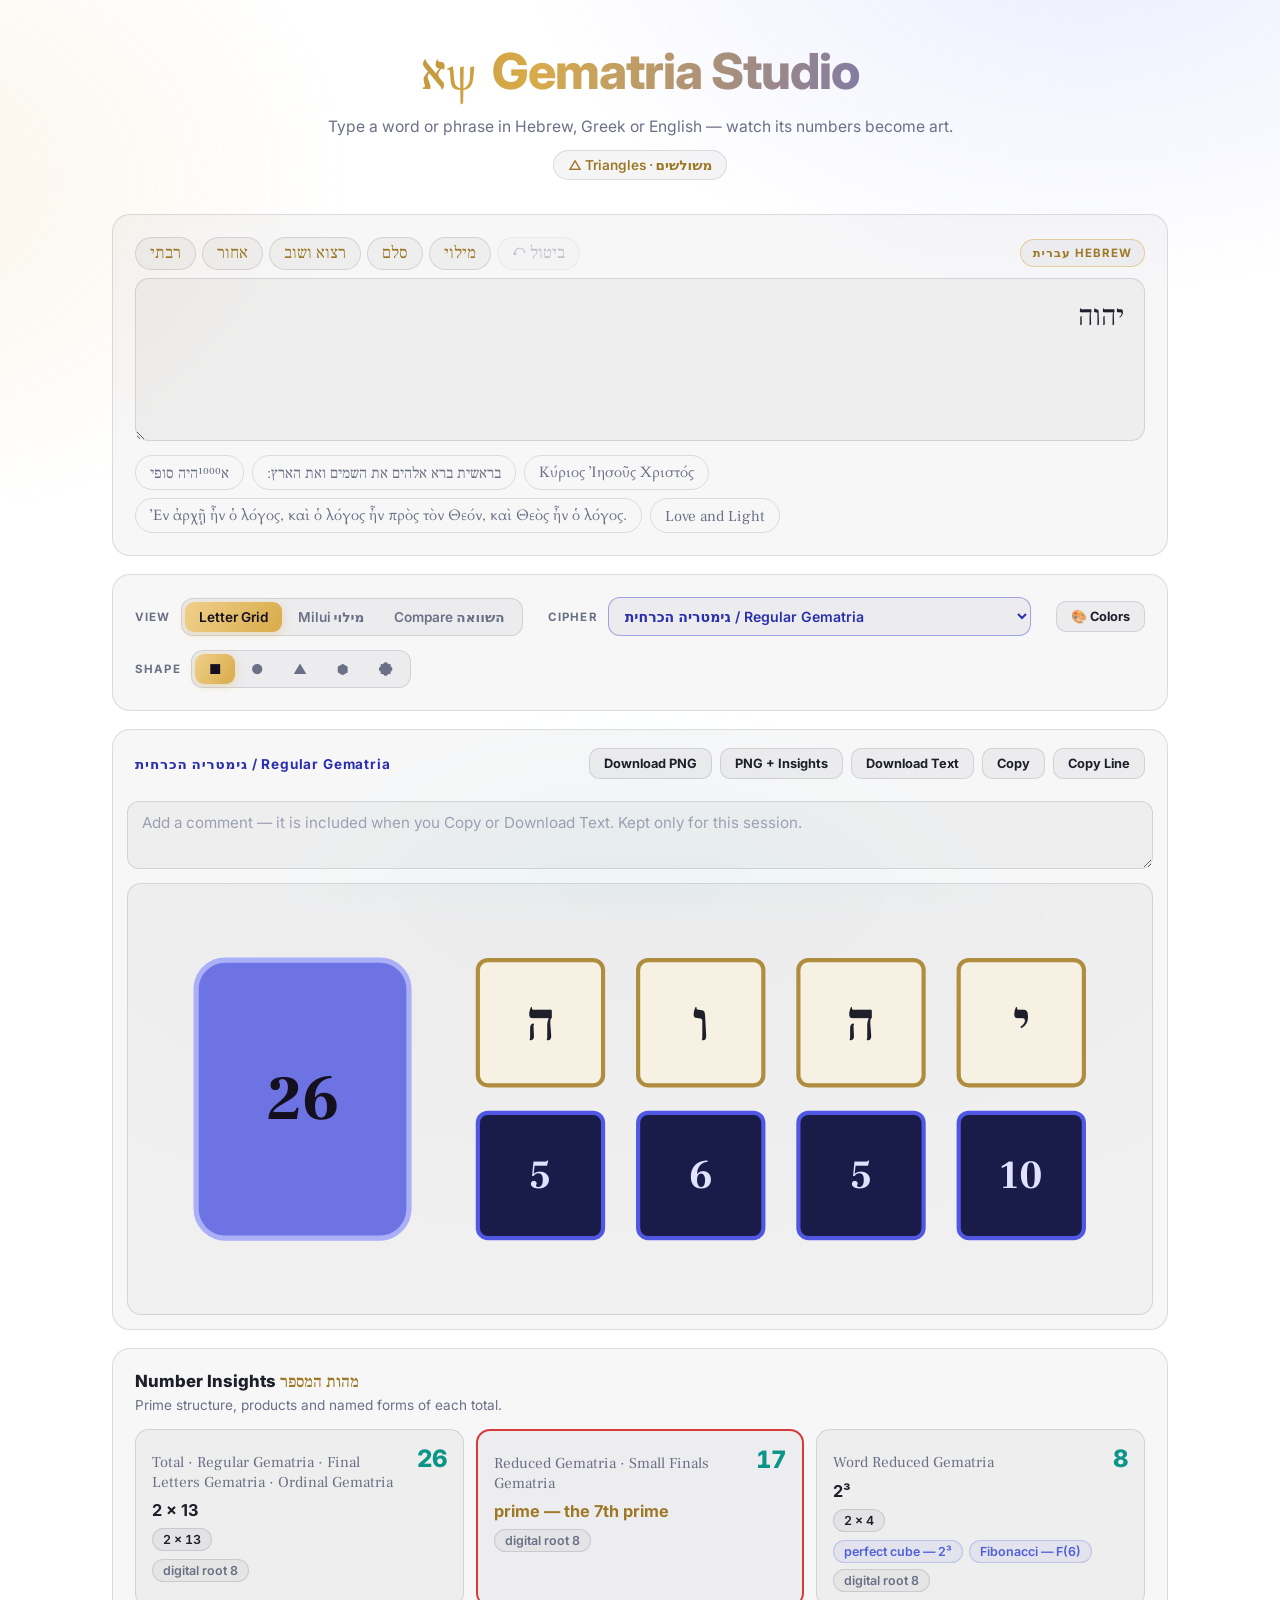
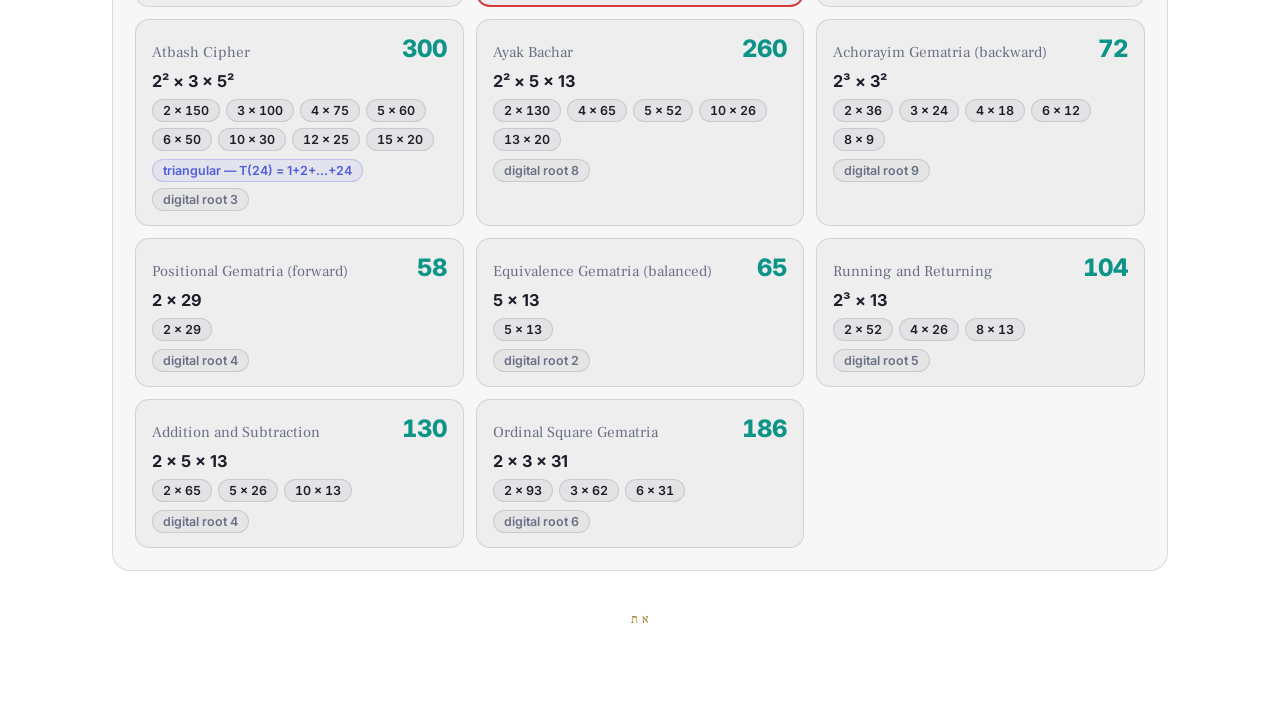
==== commit 191677c1: "Add a sulam (ladder) key to the phrase boxes The Triangles page draws the ◇ Ladder, but the studio h" ====
--- a/index.html
+++ b/index.html
@@ -29,10 +29,12 @@
                       title="Write the selected word as its prefixes — mispar haachor (יהוה → י יה יהו יהוה); press again to write out each step in turn">אחור</button>
               <button class="insert-ratzo" type="button"
                       title="Write the selected word out and back — ratzo vashov (יהוה → י יה יהו יהוה הוה וה ה), the full word once at the turn; press again to run each step out and back">רצוא ושוב</button>
+              <button class="insert-sulam" type="button"
+                      title="Write the selected word up and down the ladder — sulam, tosefet umigra'at (יהוה → י יה יהו יהוה יהוה הוה וה ה), the full word twice at the turn; press again to climb each step in turn">סלם</button>
               <button class="insert-milui" type="button"
                       title="Write the selected word as its letter names under the chosen milui scheme (הודו → הא ויו דלת ויו); press again to spell the names themselves — milui d'milui">מילוי</button>
               <button class="insert-undo" type="button" disabled
-                      title="Undo the last key press in this box (רבתי, אחור, רצוא ושוב, מילוי or a sample chip)">↶ ביטול</button>
+                      title="Undo the last key press in this box (רבתי, אחור, רצוא ושוב, סלם, מילוי or a sample chip)">↶ ביטול</button>
             </div>
             <span id="script-badge" class="script-badge">—</span>
           </div>
@@ -48,10 +50,12 @@
                       title="Write the selected word as its prefixes — mispar haachor (יהוה → י יה יהו יהוה); press again to write out each step in turn">אחור</button>
               <button class="insert-ratzo" type="button"
                       title="Write the selected word out and back — ratzo vashov (יהוה → י יה יהו יהוה הוה וה ה), the full word once at the turn; press again to run each step out and back">רצוא ושוב</button>
+              <button class="insert-sulam" type="button"
+                      title="Write the selected word up and down the ladder — sulam, tosefet umigra'at (יהוה → י יה יהו יהוה יהוה הוה וה ה), the full word twice at the turn; press again to climb each step in turn">סלם</button>
               <button class="insert-milui" type="button"
                       title="Write the selected word as its letter names under the chosen milui scheme (הודו → הא ויו דלת ויו); press again to spell the names themselves — milui d'milui">מילוי</button>
               <button class="insert-undo" type="button" disabled
-                      title="Undo the last key press in this box (רבתי, אחור, רצוא ושוב, מילוי or a sample chip)">↶ ביטול</button>
+                      title="Undo the last key press in this box (רבתי, אחור, רצוא ושוב, סלם, מילוי or a sample chip)">↶ ביטול</button>
             </div>
             <span id="script-badge-b" class="script-badge">—</span>
           </div>
--- a/styles.css
+++ b/styles.css
@@ -186,13 +186,14 @@
 .script-badge.el { color: var(--indigo); border-color: rgba(79, 94, 217, 0.5); }
 .script-badge.en { color: var(--teal); border-color: rgba(13, 148, 136, 0.5); }
 
-/* rabati (×1000) and word-run keys (achor, ratzo vashov, milui), in the
+/* rabati (×1000) and word-run keys (achor, ratzo vashov, sulam, milui), in the
    row above the textarea; the keys wrap under the badge on a phone rather
    than squeezing a label onto two lines */
 .phrase-keys { display: flex; flex-wrap: wrap; align-items: center; gap: 6px; }
 .insert-rabati,
 .insert-achor,
 .insert-ratzo,
+.insert-sulam,
 .insert-milui,
 .insert-undo {
   white-space: nowrap;
@@ -210,6 +211,7 @@
 .insert-rabati:hover,
 .insert-achor:hover,
 .insert-ratzo:hover,
+.insert-sulam:hover,
 .insert-milui:hover,
 .insert-undo:hover:not(:disabled) {
   border-color: rgba(217, 171, 74, 0.5);
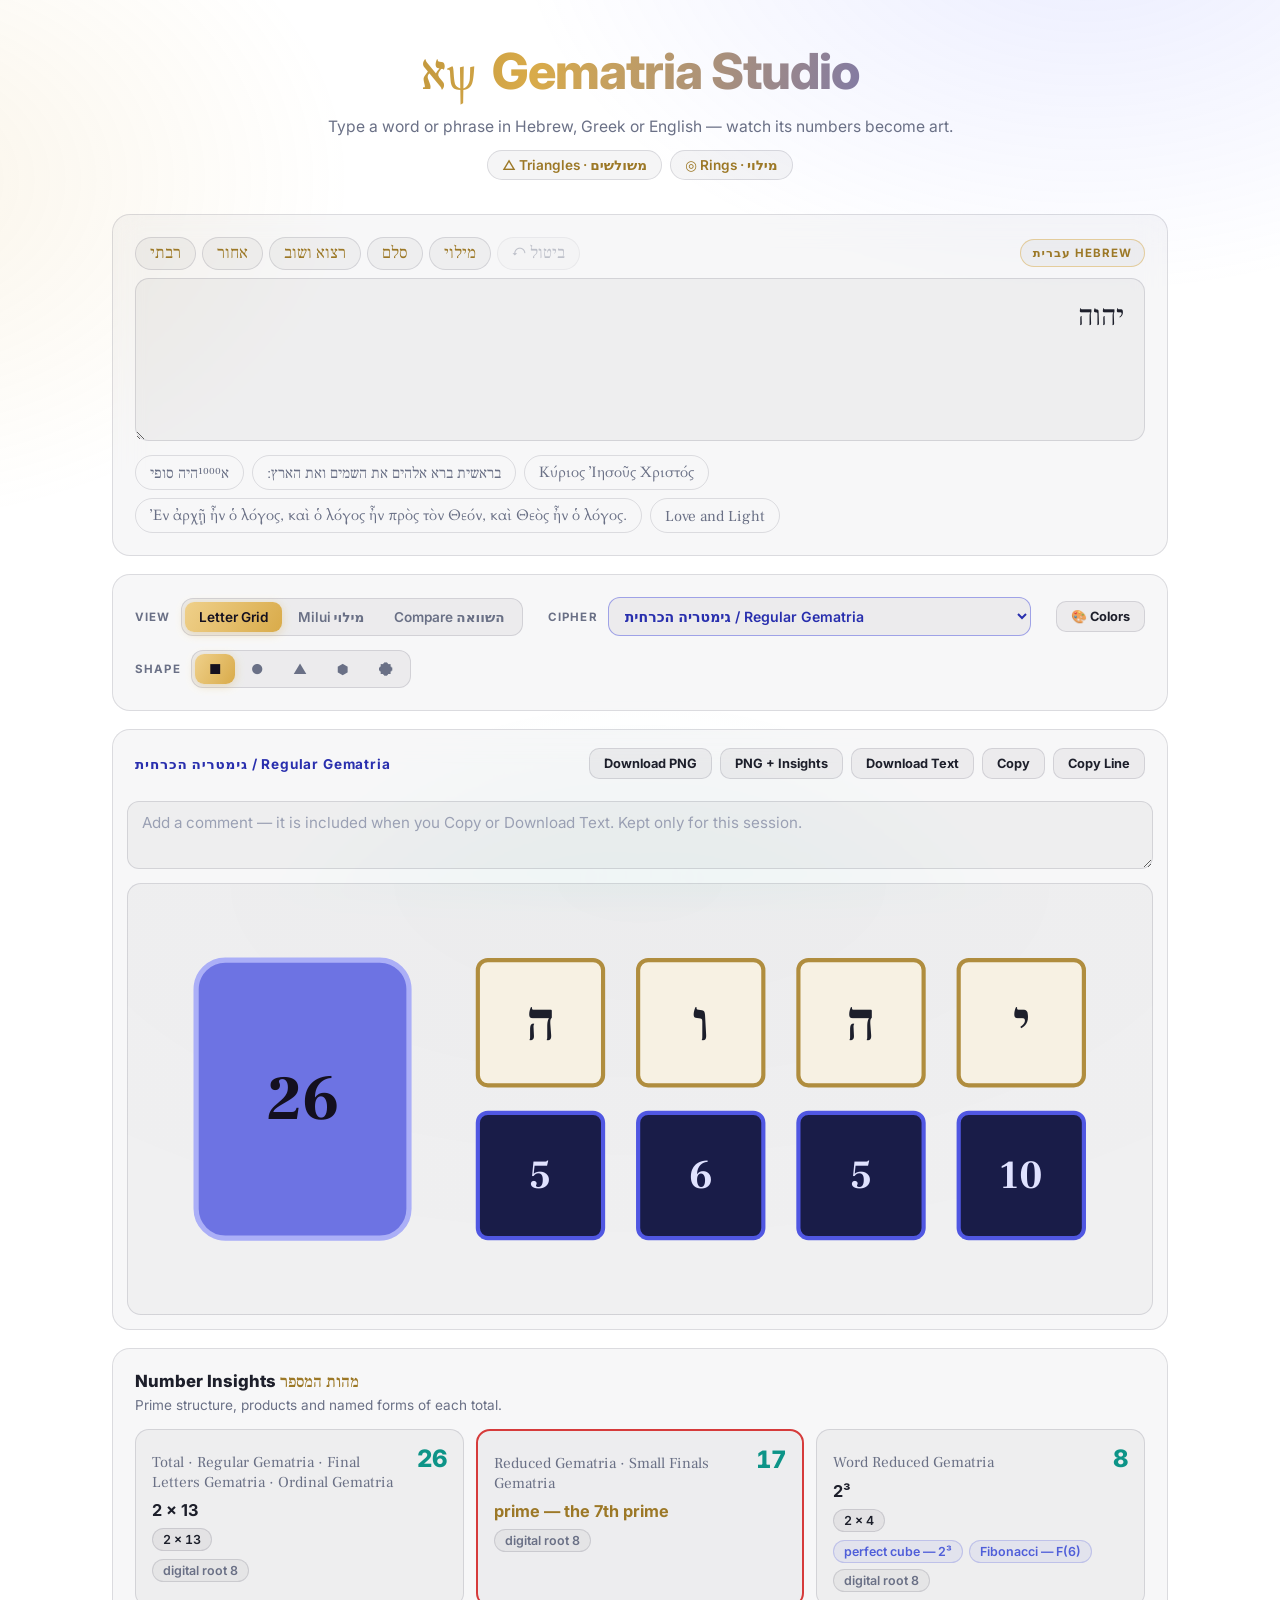
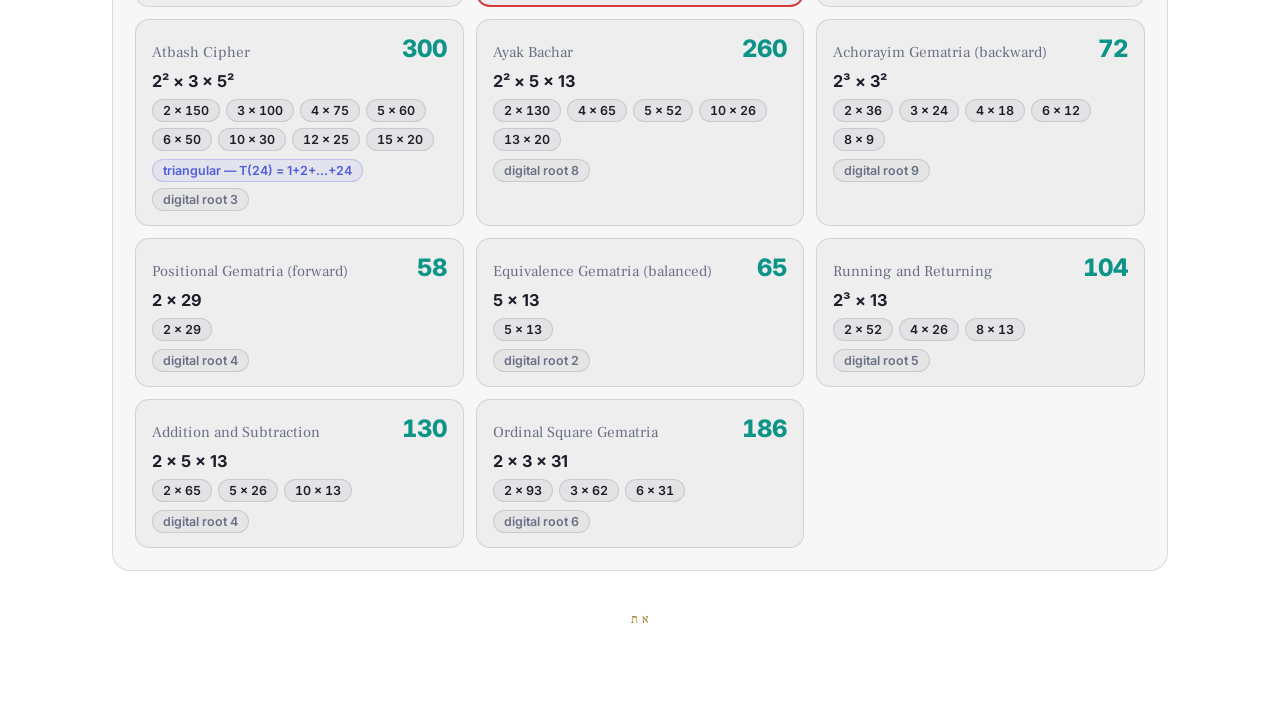
==== commit 841e675e: "Add the Rings page: milui drawn as concentric rings A third page beside the Studio and Triangles. Ea" ====
--- a/index.html
+++ b/index.html
@@ -14,7 +14,7 @@
     <header>
       <h1 class="brand"><span class="glyphs">אψ</span>Gematria Studio</h1>
       <p class="tagline">Type a word or phrase in Hebrew, Greek or English — watch its numbers become art.</p>
-      <nav class="site-nav"><a href="triangles.html">△ Triangles · משולשים</a></nav>
+      <nav class="site-nav"><a href="triangles.html">△ Triangles · משולשים</a><a href="rings.html">◎ Rings · מילוי</a></nav>
     </header>
 
     <!-- input -->
@@ -26,13 +26,13 @@
               <button class="insert-rabati" type="button"
                       title="Insert rabati mark — the letter before it counts ×1000 (א¹⁰⁰⁰ = 1000, ב¹⁰⁰⁰ = 2000)">רבתי</button>
               <button class="insert-achor" type="button"
-                      title="Write the selected word as its prefixes — mispar haachor (יהוה → י יה יהו יהוה); press again to write out each step in turn">אחור</button>
+                      title="Write the text (or just the selected words) as its prefixes — mispar haachor (יהוה → י יה יהו יהוה); press again to write out each step in turn">אחור</button>
               <button class="insert-ratzo" type="button"
-                      title="Write the selected word out and back — ratzo vashov (יהוה → י יה יהו יהוה הוה וה ה), the full word once at the turn; press again to run each step out and back">רצוא ושוב</button>
+                      title="Write the text (or just the selected words) out and back — ratzo vashov (יהוה → י יה יהו יהוה הוה וה ה), the full word once at the turn; press again to run each step out and back">רצוא ושוב</button>
               <button class="insert-sulam" type="button"
-                      title="Write the selected word up and down the ladder — sulam, tosefet umigra'at (יהוה → י יה יהו יהוה יהוה הוה וה ה), the full word twice at the turn; press again to climb each step in turn">סלם</button>
+                      title="Write the text (or just the selected words) up and down the ladder — sulam, tosefet umigra'at (יהוה → י יה יהו יהוה יהוה הוה וה ה), the full word twice at the turn; press again to climb each step in turn">סלם</button>
               <button class="insert-milui" type="button"
-                      title="Write the selected word as its letter names under the chosen milui scheme (הודו → הא ויו דלת ויו); press again to spell the names themselves — milui d'milui">מילוי</button>
+                      title="Write the text (or just the selected words) as its letter names under the chosen milui scheme (הודו → הא ויו דלת ויו); press again to spell the names themselves — milui d'milui">מילוי</button>
               <button class="insert-undo" type="button" disabled
                       title="Undo the last key press in this box (רבתי, אחור, רצוא ושוב, סלם, מילוי or a sample chip)">↶ ביטול</button>
             </div>
@@ -47,13 +47,13 @@
               <button class="insert-rabati" type="button"
                       title="Insert rabati mark — the letter before it counts ×1000 (א¹⁰⁰⁰ = 1000, ב¹⁰⁰⁰ = 2000)">רבתי</button>
               <button class="insert-achor" type="button"
-                      title="Write the selected word as its prefixes — mispar haachor (יהוה → י יה יהו יהוה); press again to write out each step in turn">אחור</button>
+                      title="Write the text (or just the selected words) as its prefixes — mispar haachor (יהוה → י יה יהו יהוה); press again to write out each step in turn">אחור</button>
               <button class="insert-ratzo" type="button"
-                      title="Write the selected word out and back — ratzo vashov (יהוה → י יה יהו יהוה הוה וה ה), the full word once at the turn; press again to run each step out and back">רצוא ושוב</button>
+                      title="Write the text (or just the selected words) out and back — ratzo vashov (יהוה → י יה יהו יהוה הוה וה ה), the full word once at the turn; press again to run each step out and back">רצוא ושוב</button>
               <button class="insert-sulam" type="button"
-                      title="Write the selected word up and down the ladder — sulam, tosefet umigra'at (יהוה → י יה יהו יהוה יהוה הוה וה ה), the full word twice at the turn; press again to climb each step in turn">סלם</button>
+                      title="Write the text (or just the selected words) up and down the ladder — sulam, tosefet umigra'at (יהוה → י יה יהו יהוה יהוה הוה וה ה), the full word twice at the turn; press again to climb each step in turn">סלם</button>
               <button class="insert-milui" type="button"
-                      title="Write the selected word as its letter names under the chosen milui scheme (הודו → הא ויו דלת ויו); press again to spell the names themselves — milui d'milui">מילוי</button>
+                      title="Write the text (or just the selected words) as its letter names under the chosen milui scheme (הודו → הא ויו דלת ויו); press again to spell the names themselves — milui d'milui">מילוי</button>
               <button class="insert-undo" type="button" disabled
                       title="Undo the last key press in this box (רבתי, אחור, רצוא ושוב, סלם, מילוי or a sample chip)">↶ ביטול</button>
             </div>
--- a/styles.css
+++ b/styles.css
@@ -90,6 +90,10 @@
 }
 .site-nav a:hover { border-color: rgba(217, 171, 74, 0.5); transform: translateY(-1px); }
 .site-nav-here { color: var(--muted); }
+/* Rings page: each cell of a wheel fades in, staggered by --d */
+.ring-cell { animation: ring-in 0.45s ease-out backwards; animation-delay: var(--d, 0ms); }
+.ring-cell:hover path { filter: brightness(0.96); }
+@keyframes ring-in { from { opacity: 0; } to { opacity: 1; } }
 .tri-controls { margin-top: 16px; }
 .tri-hint { color: var(--muted); font-size: 0.85rem; flex: 1 1 auto; min-width: 0; }
 /* value pills carry long cipher names: let the name wrap so two fit a phone row */
@@ -218,6 +222,19 @@
   box-shadow: 0 0 0 4px rgba(217, 171, 74, 0.12);
   transform: translateY(-1px);
 }
+/* the Triangles page's milui scheme picker sits in the key row as a pill */
+.milui-scheme {
+  font-family: var(--serif);
+  font-size: 0.95rem;
+  color: var(--gold-deep);
+  background: rgba(20, 16, 42, 0.04);
+  border: 1px solid var(--line);
+  border-radius: 999px;
+  padding: 6px 12px;
+  cursor: pointer;
+  max-width: 11em;
+}
+.milui-scheme:focus { outline: none; border-color: rgba(217, 171, 74, 0.55); }
 /* the undo key sits greyed until a key press has given it something to undo */
 .insert-undo { color: var(--muted); }
 .insert-undo:disabled { opacity: 0.4; cursor: default; }
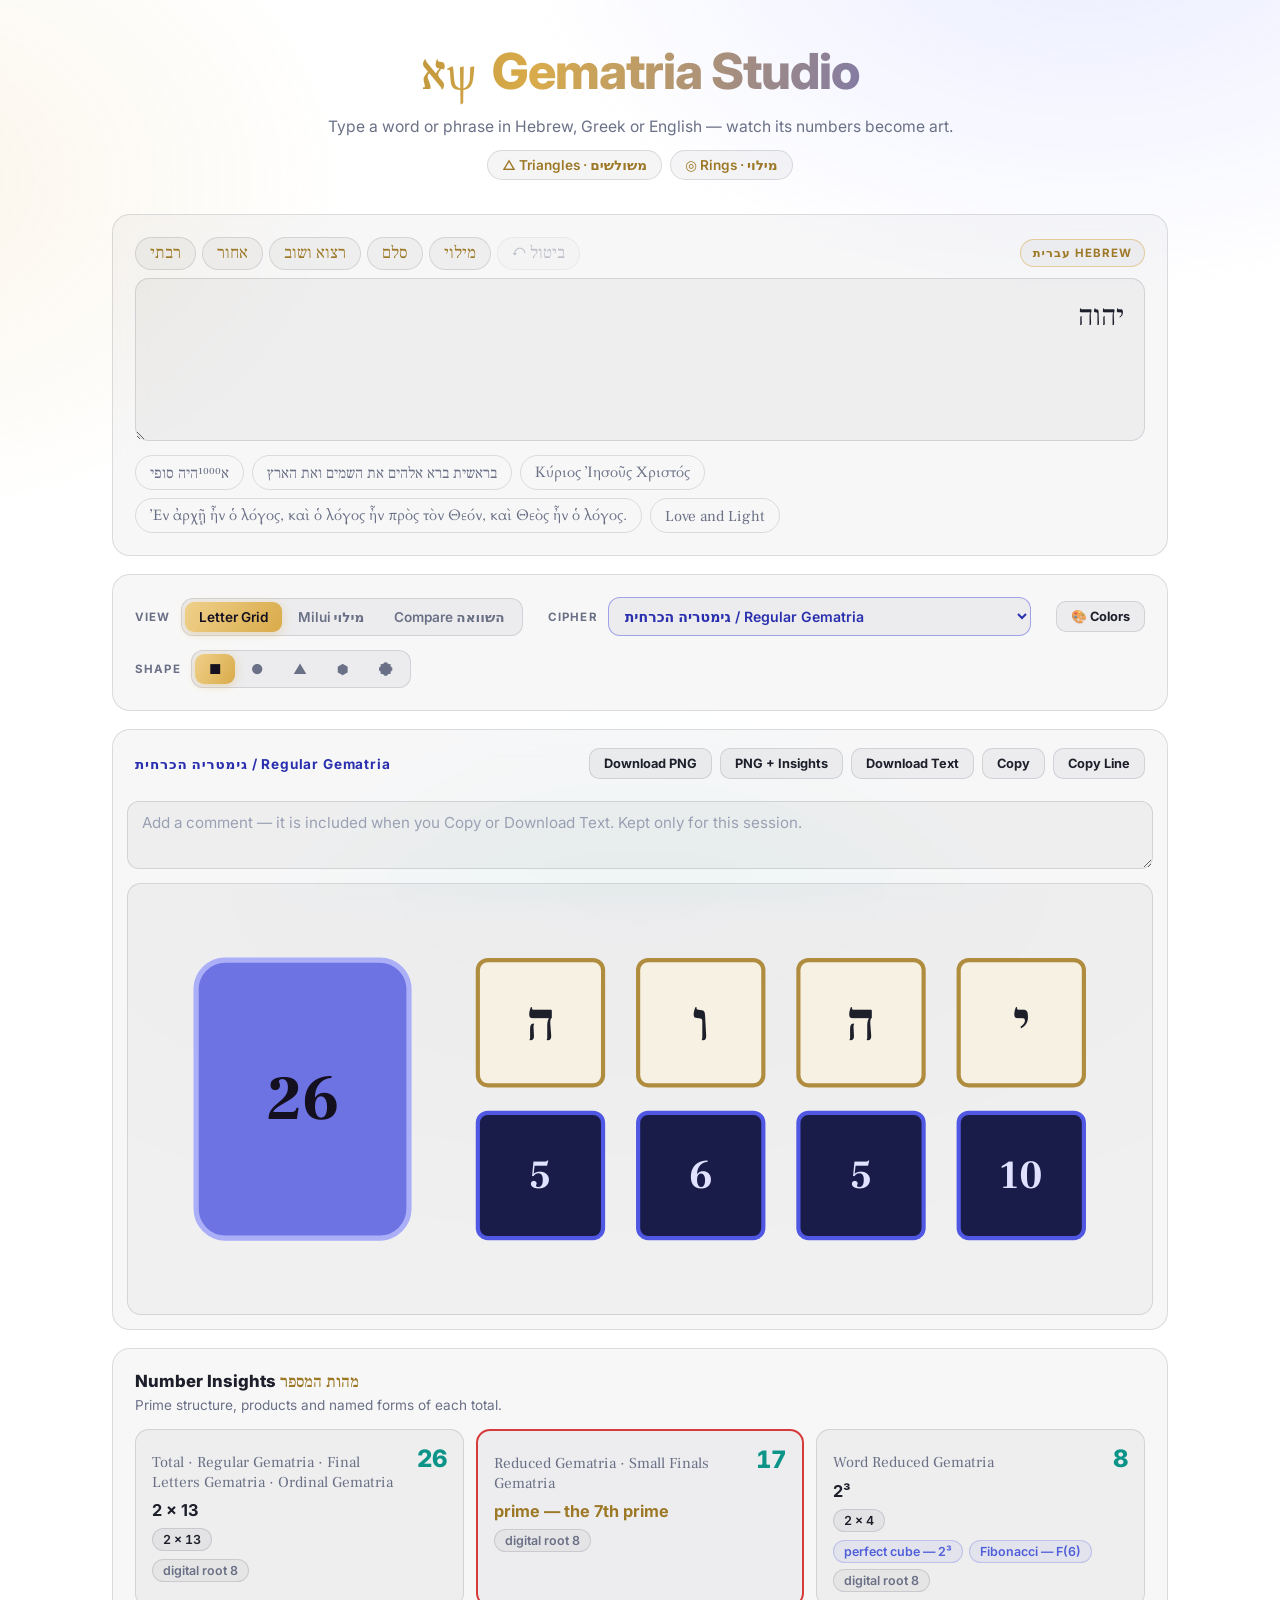
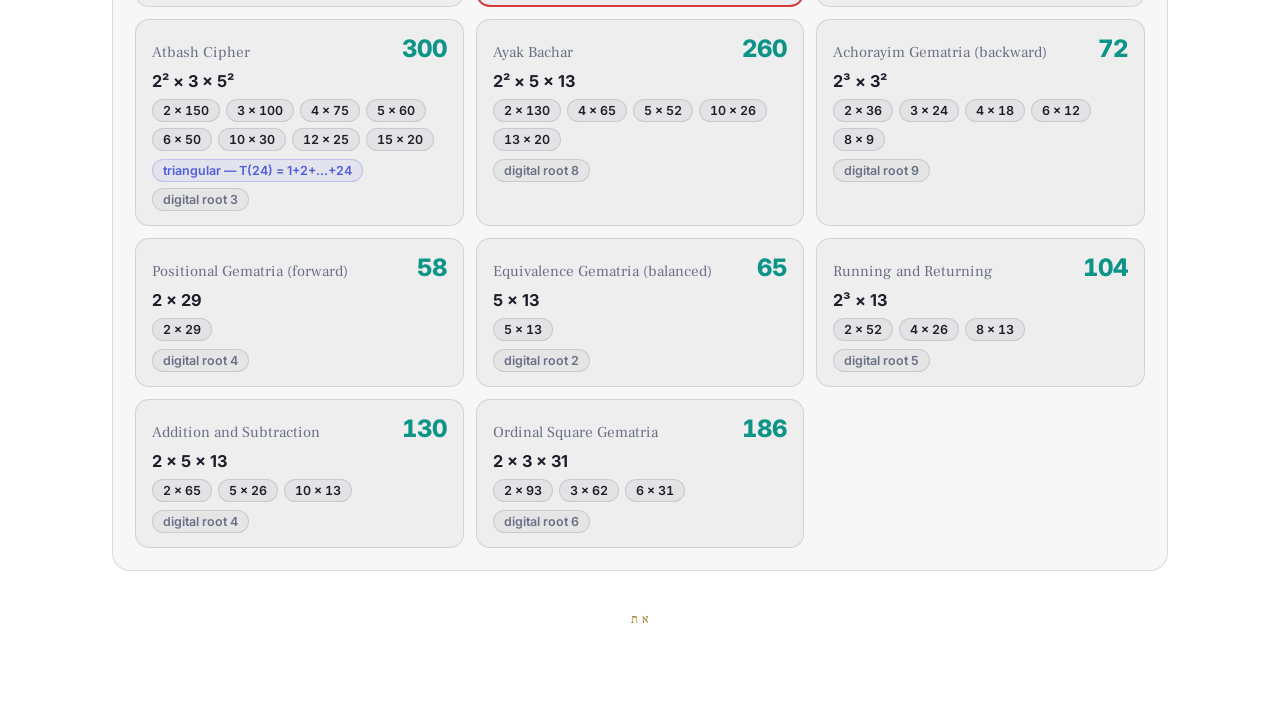
==== commit a565a55e: "Drop the sof pasuq from the Genesis 1:1 sample chip Co-Authored-By: Claude Fable 5.2 <noreply@anthro" ====
--- a/index.html
+++ b/index.html
@@ -65,7 +65,7 @@
       </div>
       <div class="chips" id="chips">
         <button class="chip" data-text="א¹⁰⁰⁰היה סופי">א¹⁰⁰⁰היה סופי</button>
-        <button class="chip" data-text="בראשית ברא אלהים את השמים ואת הארץ׃">בראשית ברא אלהים את השמים ואת הארץ׃</button>        
+        <button class="chip" data-text="בראשית ברא אלהים את השמים ואת הארץ">בראשית ברא אלהים את השמים ואת הארץ</button>        
         <button class="chip" data-text="Κύριος Ἰησοῦς Χριστός">Κύριος Ἰησοῦς Χριστός</button>
         <button class="chip" data-text="Ἐν ἀρχῇ ἦν ὁ λόγος, καὶ ὁ λόγος ἦν πρὸς τὸν Θεόν, καὶ Θεὸς ἦν ὁ λόγος.">Ἐν ἀρχῇ ἦν ὁ λόγος, καὶ ὁ λόγος ἦν πρὸς τὸν Θεόν, καὶ Θεὸς ἦν ὁ λόγος.</button>
         <button class="chip" data-text="Love and Light">Love and Light</button>
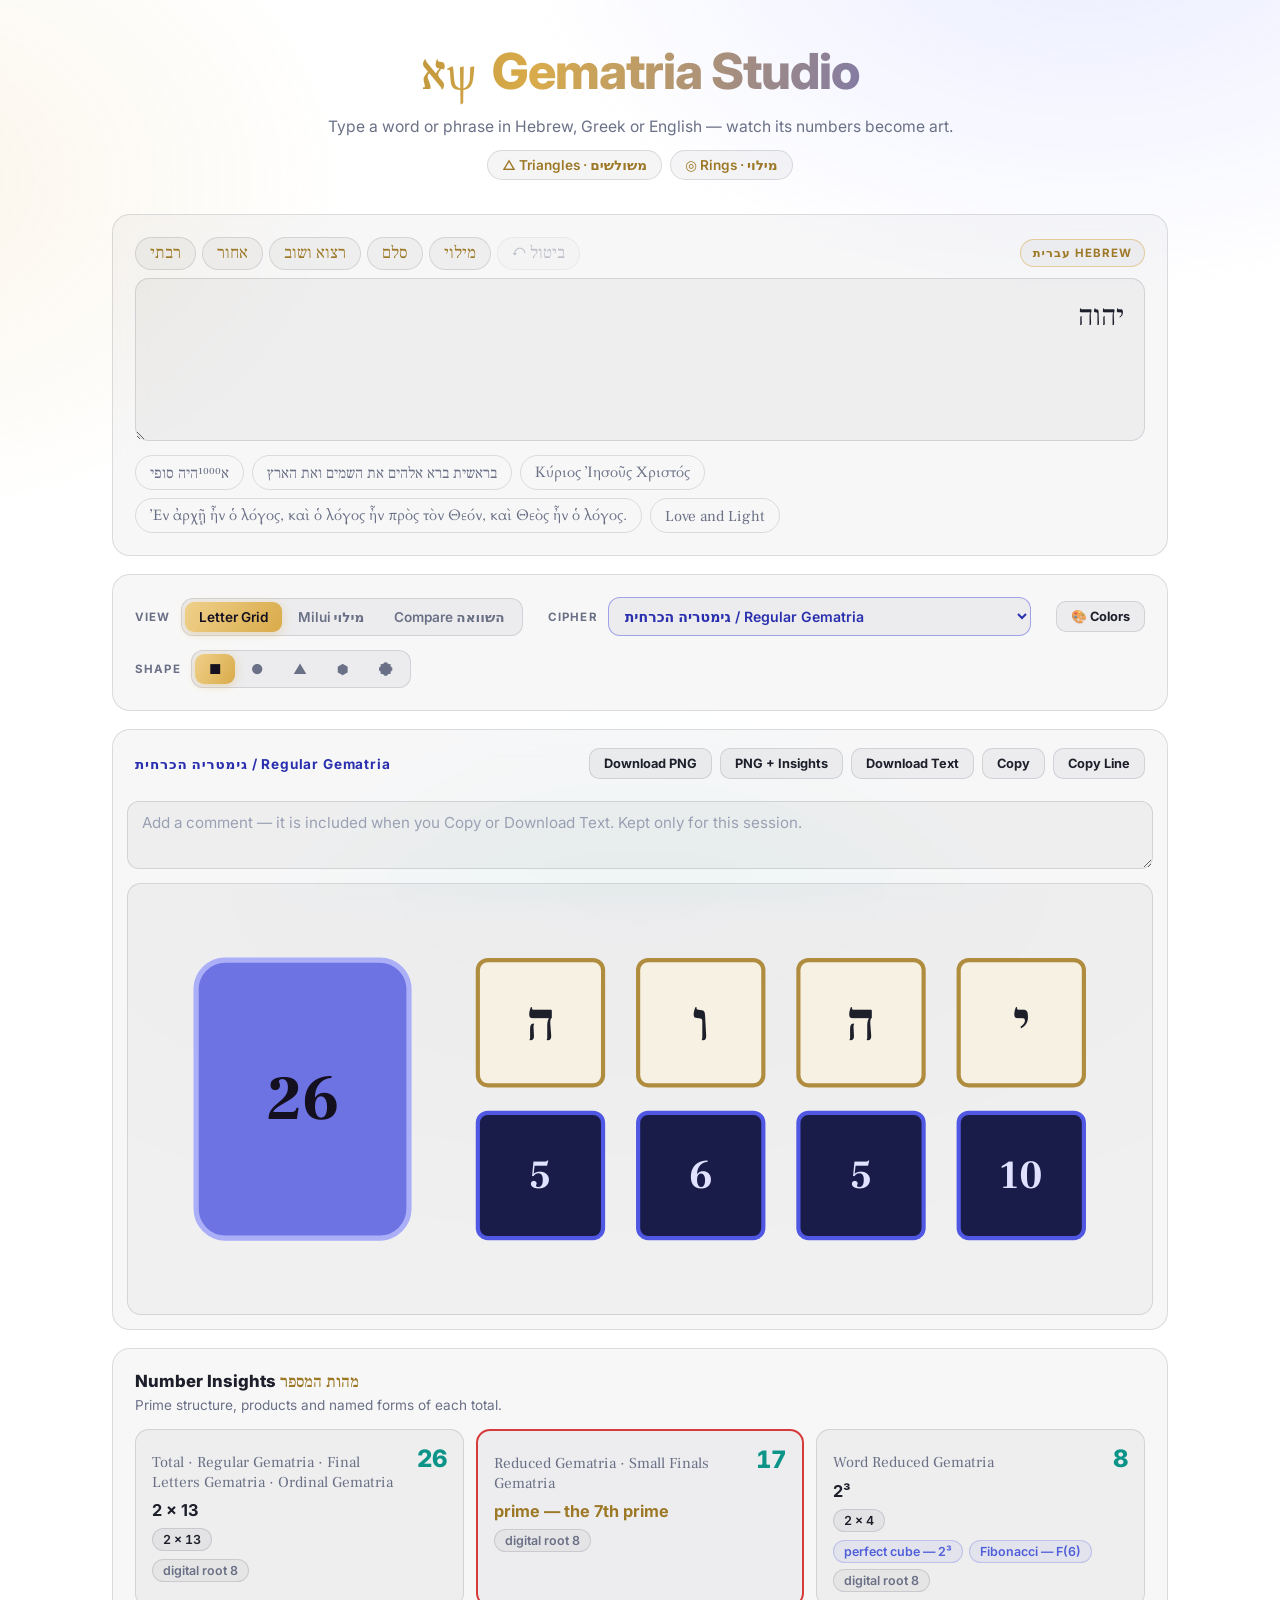
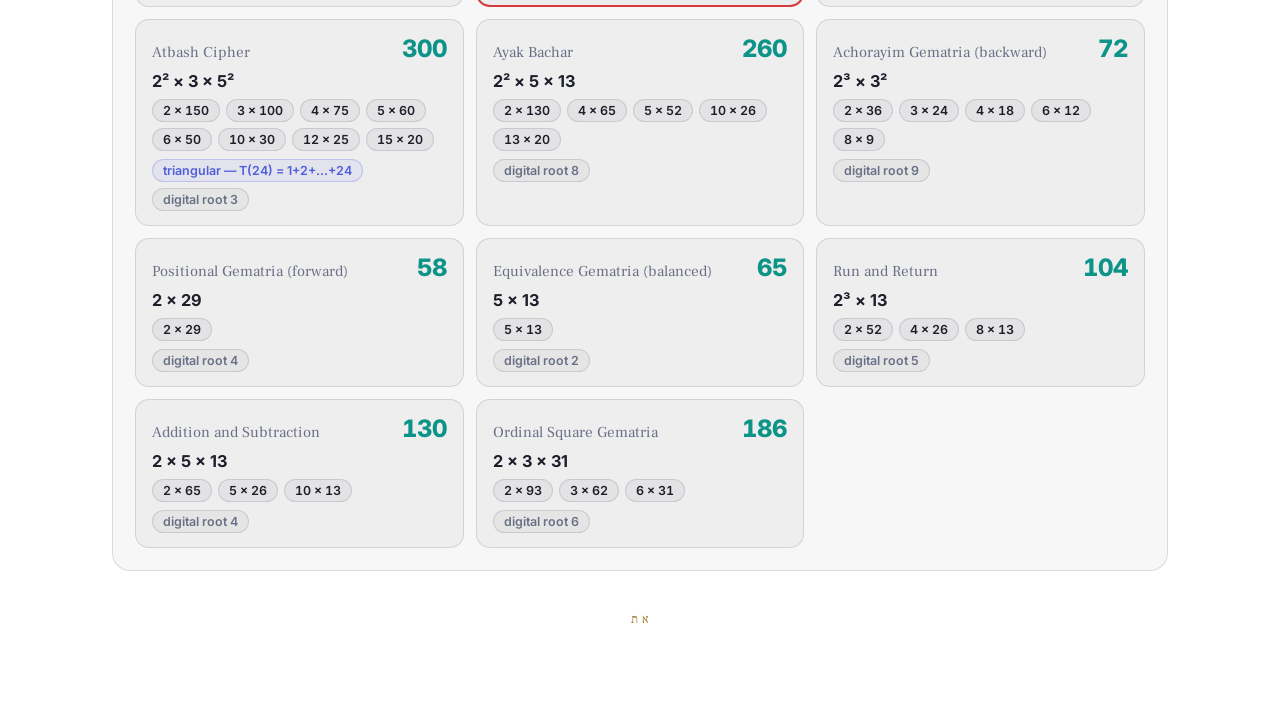
==== commit d967f5f0: "Word keys, undo, letter counts, Rings page and split run figures Studio - The אחור, רצוא ושוב and מי" ====
--- a/index.html
+++ b/index.html
@@ -28,7 +28,7 @@
               <button class="insert-achor" type="button"
                       title="Write the text (or just the selected words) as its prefixes — mispar haachor (יהוה → י יה יהו יהוה); press again to write out each step in turn">אחור</button>
               <button class="insert-ratzo" type="button"
-                      title="Write the text (or just the selected words) out and back — ratzo vashov (יהוה → י יה יהו יהוה הוה וה ה), the full word once at the turn; press again to run each step out and back">רצוא ושוב</button>
+                      title="Write the text (or just the selected words) as its run and return — ratzo vashov (יהוה → י יה יהו יהוה הוה וה ה), the full word once at the turn; press again to run and return each step">רצוא ושוב</button>
               <button class="insert-sulam" type="button"
                       title="Write the text (or just the selected words) up and down the ladder — sulam, tosefet umigra'at (יהוה → י יה יהו יהוה יהוה הוה וה ה), the full word twice at the turn; press again to climb each step in turn">סלם</button>
               <button class="insert-milui" type="button"
@@ -49,7 +49,7 @@
               <button class="insert-achor" type="button"
                       title="Write the text (or just the selected words) as its prefixes — mispar haachor (יהוה → י יה יהו יהוה); press again to write out each step in turn">אחור</button>
               <button class="insert-ratzo" type="button"
-                      title="Write the text (or just the selected words) out and back — ratzo vashov (יהוה → י יה יהו יהוה הוה וה ה), the full word once at the turn; press again to run each step out and back">רצוא ושוב</button>
+                      title="Write the text (or just the selected words) as its run and return — ratzo vashov (יהוה → י יה יהו יהוה הוה וה ה), the full word once at the turn; press again to run and return each step">רצוא ושוב</button>
               <button class="insert-sulam" type="button"
                       title="Write the text (or just the selected words) up and down the ladder — sulam, tosefet umigra'at (יהוה → י יה יהו יהוה יהוה הוה וה ה), the full word twice at the turn; press again to climb each step in turn">סלם</button>
               <button class="insert-milui" type="button"
